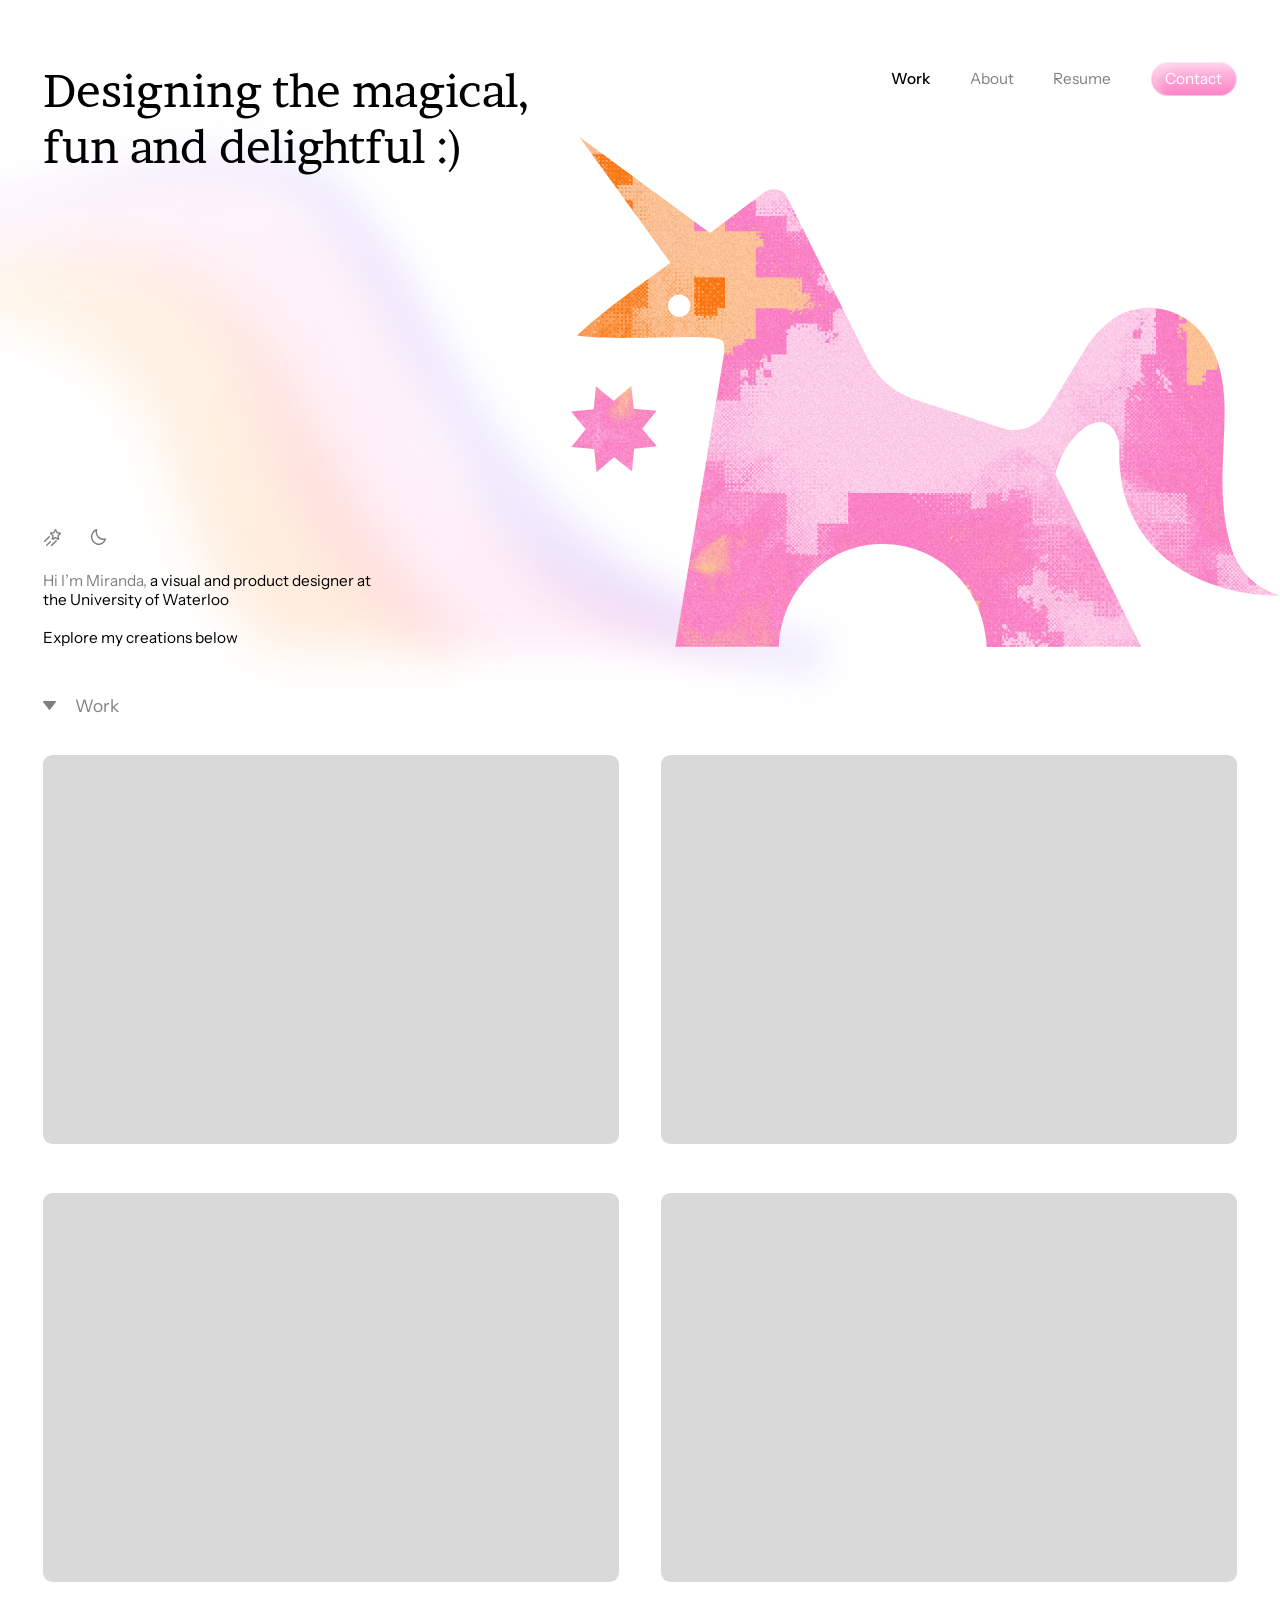
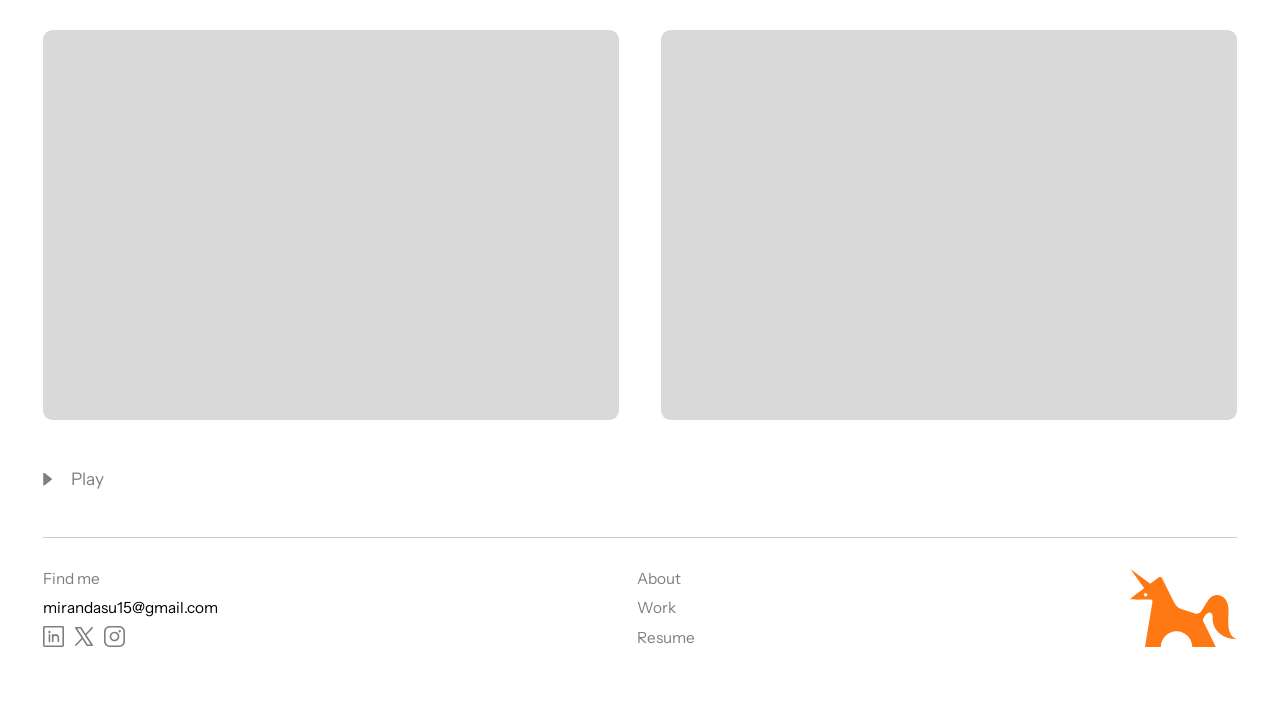
==== index.html @ 547ccb30 "more buttons" ====
<!DOCTYPE html>
<html lang="en">
<head>
<meta charset="UTF-8">
<meta name="viewport" content="width=device-width, initial-scale=1.0">
<title>miranda su</title>
<link rel="icon" type="image/png" href="/tab%20icon/White%20Goose.png">
<link rel="preconnect" href="https://fonts.googleapis.com">
<link rel="preconnect" href="https://fonts.gstatic.com" crossorigin>
<link rel="stylesheet" href="https://fonts.googleapis.com/css2?family=Brawler&family=Instrument+Sans:wght@400;500&display=swap">
<link rel="stylesheet" href="styles.css">
<script>
  // Laid out on the Figma frame's 1440px grid and zoomed out (never in) by --s so that:
  //   - the whole unicorn fits in the first screen: its bottom is FOLD px down the page,
  //     plus a little breathing room;
  //   - the layout is at least MIN px wide (100px side margins can give back 55px each).
  // --page-w is the layout width at that zoom, and --off is how far it differs from 1440 on
  // each side. Wider layouts fill the window (100px side margins, unicorn flush right).
  (function () {
    var MIN = 1330, FOLD = 673 + 40, FLOOR = 0.6;
    function fit() {
      var de = document.documentElement, r = de.style;
      var w = de.clientWidth, h = innerHeight;
      var s = Math.max(FLOOR, Math.min(1, w / MIN, h / FOLD));
      var layout = Math.max(w / s, MIN);
      r.setProperty("--s", s);
      r.setProperty("--page-w", layout + "px");
      r.setProperty("--off", (layout - 1440) / 2 + "px");
    }
    fit();
    addEventListener("resize", fit);
  })();
</script>
</head>
<body>
<div class="page">

  <header class="top">
    <div class="hello">
      <h1>Designing the magical, fun and delightful :)</h1>
    </div>
    <nav class="nav" aria-label="Main">
      <a href="#work" aria-current="page" data-label="Work"><span>Work</span></a>
      <a href="#" data-label="About"><span>About</span></a>
      <a href="#" data-label="Resume"><span>Resume</span></a>
      <div class="contact">
        <button class="btn btn--pink contact-toggle" type="button" data-email="mirandasu15@gmail.com" aria-describedby="contact-status">
          <span class="contact-label">Contact</span>
          <span class="copied-label" aria-hidden="true"><span class="mail"></span>Email Copied</span>
        </button>
        <span class="visually-hidden" id="contact-status" role="status" aria-live="polite"></span>
      </div>
    </nav>
  </header>

  <section class="hero">
    <div class="welcome">
      <div class="small-things">
        <a class="shooting-star" href="#" aria-label="Select cursor">
          <span></span><span></span><span></span><span></span>
        </a>
        <button class="moon" type="button" aria-label="Dark mode"><span></span></button>
      </div>
      <div class="welcome-text">
        <p><span class="dim">Hi I’m Miranda,</span> a visual and product designer at the University of Waterloo</p>
        <p>Explore my creations below</p>
      </div>
    </div>
    <span class="gradient" aria-hidden="true"><img src="assets/gradient.svg" alt=""></span>
    <div class="unicorn" role="img" aria-label="A pixelated orange and pink unicorn, gently shimmering"><canvas aria-hidden="true"></canvas></div>
  </section>

  <section class="projects">
    <div class="work" id="work">
      <h2 class="section-title"><span class="caret"><img src="assets/caret.svg" alt=""></span>Work</h2>
      <div class="gallery">
        <div class="card"></div><div class="card"></div>
        <div class="card"></div><div class="card"></div>
        <div class="card"></div><div class="card"></div>
      </div>
    </div>
    <h2 class="section-title play" id="play"><span class="caret caret--closed"><img src="assets/caret.svg" alt=""></span>Play</h2>
  </section>

  <footer class="footer">
    <img class="footer-line" src="assets/line.svg" alt="">
    <div class="footer-row">
      <div class="find">
        <p class="find-me">Find me</p>
        <a href="mailto:mirandasu15@gmail.com">mirandasu15@gmail.com</a>
        <div class="socials">
          <a href="https://www.linkedin.com/in/miranda-suu/" aria-label="LinkedIn"><img src="assets/linkedin.svg" alt=""></a>
          <a href="https://x.com/mirandaiscoolz" aria-label="X"><img src="assets/x.svg" alt=""></a>
          <a href="https://www.instagram.com/mirandasuissocool/" aria-label="Instagram"><img src="assets/instagram.svg" alt=""></a>
        </div>
      </div>
      <nav class="footer-links" aria-label="Footer">
        <a href="#">About</a><a href="#work">Work</a><a href="#">Resume</a>
      </nav>
      <div class="footer-mark"><img src="assets/footer-unicorn.svg" alt=""></div>
    </div>
  </footer>

</div>
<script type="module" src="main.js"></script>
<script type="module" src="sfx.js"></script>
<script type="module" src="contact.js"></script>
<script type="module" src="header.js"></script>
</body>
</html>
---- styles.css ----
/* Home from Figma "mirandaissocool.com (2.0)" → Home (… Lined Up) (NEW FONT) (node 439:1409), on its 1440px frame.
   index.html zooms the page out by --s so the whole unicorn fits in the window (never zooms
   in). The page fills any width: content keeps 100px side margins and the unicorn and its
   small icons stay pinned to the right edge (--off is half the extra width). */

:root {
  --bg: #ffffff;
  --ink: #000000;
  --ink-50: rgba(0, 0, 0, 0.5);
  --card: #d9d9d9;
  --pink-lt: #ffcce8;
  --pink: #fc81c5;
  --orange: #fe7814;           /* unicorn orange: hover colour for header links and icons */
  --s: 1;
  --off: 0px;                 /* (window − 1440) / 2, from −55px up; set by index.html */
  --pad: calc(100px + min(0px, var(--off)));   /* 100px, giving back up to 55px on narrow windows */
  --font-display: "Brawler", Georgia, serif;
  --font-body: "Instrument Sans", "Helvetica Neue", Arial, sans-serif;

  /* Type scale, from Figma */
  --fs-display: 48px;   /* headline */
  --fs-title: 18px;     /* Work / Play (Figma "larger text") */
  --fs-text: 16px;      /* intro line, welcome text */
  --fs-footer: 16px;    /* nav and footer text (Figma "nav-and-footer") */
  }

*, *::before, *::after { box-sizing: border-box; }
html, body { margin: 0; }
/* Always reserve the scrollbar so the page width index.html measures doesn't change after load. */
html { overflow-y: scroll; }
body { background: var(--bg); color: var(--ink); font-family: var(--font-body); overflow-x: hidden; }
/* Thin, greyscale text smoothing like Figma's; the browser default on macOS draws text heavier. */
body { -webkit-font-smoothing: antialiased; -moz-osx-font-smoothing: grayscale; text-rendering: optimizeLegibility; }
img { display: block; max-width: none; }
a { color: inherit; text-decoration: none; }
p, h1, h2 { margin: 0; font-weight: 400; }
.dim { color: var(--ink-50); }

.page {
  position: relative;
  width: var(--page-w, 1440px);
  zoom: var(--s);
  padding: 64px 0 70px;
  display: flex;
  flex-direction: column;
  gap: 50px;
}

/* ---- header ---------------------------------------------------------- */
.top { position: relative; z-index: 2; display: flex; justify-content: space-between; align-items: flex-start; padding: 0 var(--pad); }
.hello { width: 551px; }
.hello h1 { font: 400 var(--fs-display)/normal var(--font-display); }

.nav { display: flex; align-items: center; gap: 41px; font-size: var(--fs-footer); line-height: normal; }
/* The link itself never moves (so hover can't flicker off); its text lifts instead. The 8px
   padding (cancelled by the margin) gives a taller, easier hover area. */
.nav a { color: var(--ink-50); transition: color 0.2s ease, text-shadow 0.3s ease; display: inline-flex; flex-direction: column; align-items: center; padding: 8px 0; margin: -8px 0; }
.nav a > span { transition: transform 0.2s ease; }
/* Instrument Sans Medium on hover, while pressed, and for the current page (Work).
   The hidden medium-weight copy reserves the wider width so the nav doesn't jiggle. */
.nav a::after { content: attr(data-label); font-weight: 500; height: 0; overflow: hidden; visibility: hidden; pointer-events: none; }
.nav a:hover, .nav a:active, .nav a:focus-visible, .nav a[aria-current="page"] { font-weight: 500; }
.nav a[aria-current="page"] { color: var(--ink); }
.nav a:hover { color: var(--orange); text-shadow: 0 0 8px rgba(254, 120, 20, 0.55); }   /* orange glow */
/* the clicked (current) link is plain: black, full opacity, no glow, even while hovered */
.nav a[aria-current="page"]:hover { color: var(--ink); text-shadow: none; }
.nav a[aria-current="page"]:hover > span { transform: none; }
.nav a:hover > span { transform: translateY(-2px); } /* lifts with the tap sound in sfx.js */

/* ---- Button (Figma component "Button", node 349:8) ----------------------------
   A gradient pill with a 2px 50%-white stroke, a soft inner highlight on top of the
   label, and a coloured glow. Figma strokes sit inside the shape, so the gradient runs
   under the stroke and the stroke reads as a pale tint of the gradient. */
.btn {
  --btn-from: #d1d1d1;   /* bottom of the gradient */
  --btn-to: #ffffff;     /* top */
  --btn-glow: #d9d9d9;
  --btn-ink: #505050;
  position: relative;
  display: inline-flex;
  align-items: center;
  justify-content: center;
  padding: 7px 14px;
  border: 2px solid rgba(255, 255, 255, 0.5);
  border-radius: 27px;
  background: linear-gradient(to top, var(--btn-from), var(--btn-to)) border-box;
  filter: drop-shadow(0 1px 12.75px var(--btn-glow));
  color: var(--btn-ink);
  font: 400 20px/normal var(--font-body);
  white-space: nowrap;
  transition: transform 0.2s ease;
}
.btn::after {
  content: "";
  position: absolute;
  inset: 0;
  border-radius: 27px;
  pointer-events: none;
}
.btn::after { box-shadow: inset 9px 4px 7px rgba(255, 255, 255, 0.25); }
.btn:hover { transform: translateY(-1px); }
.contact:hover .contact-toggle { transform: translateY(-2px); } /* hover on the still wrapper, lift the button */
/* Contact's pink glow is hidden at rest and fades in slowly on hover */
.contact-toggle { filter: drop-shadow(0 1px 12.75px transparent); transition: transform 0.2s ease, filter 0.6s ease; }
.contact:hover .contact-toggle, .contact-toggle:focus-visible { filter: drop-shadow(0 1px 12.75px var(--btn-glow)); }
.btn--pink   { --btn-from: #fc81c5; --btn-to: #ffcce8; --btn-glow: #ffcce8; --btn-ink: #fff; }
.btn--green  { --btn-from: #b6ff00; --btn-to: #ffffff; --btn-glow: #b6ff00; --btn-ink: #35613b; }
.btn--orange { --btn-from: #fea662; --btn-to: #ffd683; --btn-glow: #ffd683; --btn-ink: #fff; }
.btn--purple { --btn-from: #9977fe; --btn-to: #e0d6fe; --btn-glow: #e0d6fe; --btn-ink: #fff; }
/* Figma "Button/Style7" (445:1592) hugs the 16px label: 7px/14px padding + 2px border */
.contact-toggle { padding: 7px 14px; font-size: inherit; line-height: inherit; }
.btn { cursor: pointer; }
.btn, .btn:hover { color: var(--btn-ink); }

/* ---- Contact → "Email Copied" (Figma 467:382) -------------------------------
   Clicking Contact copies the email and the button itself turns into the green Email Copied
   pill (white → #b6ff00 gradient, white stroke, lime glow, mail icon). contact.js eases the
   width between the two labels and turns it back after a few seconds, on a click elsewhere,
   or on Escape. */
.contact { position: relative; display: flex; }
.contact-toggle { overflow: hidden; white-space: nowrap; transition: transform 0.2s ease, filter 0.6s ease, width 0.35s cubic-bezier(0.22, 1, 0.36, 1); }
.contact-toggle .copied-label { display: none; align-items: center; gap: 10px; }
.contact-toggle.is-copied { --btn-from: #b6ff00; --btn-to: #ffffff; --btn-glow: #b6ff00; --btn-ink: #35613b; border-color: #fff; }
.contact-toggle.is-copied, .contact:hover .contact-toggle.is-copied { filter: drop-shadow(0 1px 12.75px var(--btn-glow)); }
.contact-toggle.is-copied .contact-label { display: none; }
.contact-toggle.is-copied .copied-label { display: inline-flex; }
.contact-toggle .mail {
  flex: none;
  width: 18px;
  height: 19px;
  background: currentColor;
  -webkit-mask: url("assets/contact/mail-green.svg") 0 0 / 18px 19px no-repeat;
  mask: url("assets/contact/mail-green.svg") 0 0 / 18px 19px no-repeat;
}

.visually-hidden { position: absolute; width: 1px; height: 1px; overflow: hidden; clip: rect(0 0 0 0); white-space: nowrap; }

/* ---- hero: welcome text, gradient, unicorn ------------------------------ */
/* The unicorn pokes 95px up into the header row. */
.hero { position: relative; height: 435px; margin-top: 7px; } /* 57px below the header row */
.welcome { position: absolute; left: var(--pad); bottom: 0; z-index: 1; width: 348px; display: flex; flex-direction: column; gap: 25px; }
.welcome-text { font-size: var(--fs-text); line-height: normal; display: flex; flex-direction: column; gap: 1lh; } /* one blank line, as in Figma */

/* ---- small things: shooting star + moon, in a row above the welcome text ---- */
.small-things { display: flex; align-items: center; gap: 27px; height: 20px; }
.shooting-star, .moon { opacity: 0.5; color: var(--ink); }
.shooting-star, .moon { position: relative; display: block; width: 20px; height: 20px; padding: 0; border: 0; background: none; cursor: pointer; }
/* each stroke is drawn as a mask filled with currentColor, so hover can turn it orange */
.shooting-star span, .moon span { position: absolute; background: currentColor; -webkit-mask: var(--icon) 0 0 / 100% 100% no-repeat; mask: var(--icon) 0 0 / 100% 100% no-repeat; }
.shooting-star span:nth-child(1) { --icon: url("assets/shooting-star/1.svg"); }
.shooting-star span:nth-child(2) { --icon: url("assets/shooting-star/2.svg"); }
.shooting-star span:nth-child(3) { --icon: url("assets/shooting-star/3.svg"); }
.shooting-star span:nth-child(4) { --icon: url("assets/shooting-star/4.svg"); }
.moon span { --icon: url("assets/moon.svg"); }
/* the button stays put and its strokes lift, so hover can't flicker off */
.shooting-star > span, .moon > span { transition: transform 0.2s ease; }
.shooting-star:hover > span, .moon:hover > span { transform: translateY(-2px); }
/* the four strokes of the Figma ShootingStar icon, each box padded by its half-stroke */
.shooting-star span:nth-child(1) { left: 6.75px; top: 1.13px; width: 12.12px; height: 11.5px; }
.shooting-star span:nth-child(2) { left: 1.13px; top: 8.43px; width: 6.07px; height: 6.07px; }
.shooting-star span:nth-child(3) { left: 2.38px; top: 13.21px; width: 5.66px; height: 5.66px; }
.shooting-star span:nth-child(4) { left: 8.00px; top: 13.13px; width: 5.74px; height: 5.74px; }
.moon span { left: 2.38px; top: 1.45px; width: 16.18px; height: 16.18px; }
.shooting-star, .moon { transition: opacity 0.2s ease, color 0.2s ease, filter 0.3s ease; }
.shooting-star, .moon { filter: drop-shadow(0 0 4px rgba(254, 120, 20, 0)); }
.shooting-star:hover, .moon:hover, .shooting-star:focus-visible, .moon:focus-visible {
  opacity: 1; color: var(--orange);
  filter: drop-shadow(0 0 4px rgba(254, 120, 20, 0.75));   /* orange glow */
}
/* clicked icons are plain: black, full opacity, no glow (header.js toggles .is-active) */
.shooting-star.is-active, .moon.is-active { opacity: 1; color: var(--ink); filter: drop-shadow(0 0 4px rgba(254, 120, 20, 0)); }
.shooting-star.is-active > span, .moon.is-active > span { transform: none; }
.gradient { position: absolute; left: calc(-334px + min(0px, var(--off))); top: -80px; width: 1249.1px; height: 545px; pointer-events: none; }
.gradient img { position: absolute; left: -40px; top: -40px; width: 1329.1px; height: 625px; }

/* Figma size (695 × 500) scaled up 6% at the request of the designer, bottom-right anchored */
.unicorn { position: absolute; right: 0; top: -95.107px; width: 736.703px; height: 530.107px; pointer-events: none; }
/* Pixel Bloom shader (main.js), masked to the Figma unicorn shape (node 439:1437) */
.unicorn canvas {
  display: block;
  width: 100%;
  height: 100%;
  -webkit-mask: url("assets/unicorn-mask.svg") 0 0 / 100% 100% no-repeat;
  mask: url("assets/unicorn-mask.svg") 0 0 / 100% 100% no-repeat;
}

/* ---- projects ------------------------------------------------------------ */
.projects { padding: 0 var(--pad); display: flex; flex-direction: column; gap: 50px; }
.work { display: flex; flex-direction: column; gap: 40px; }
.section-title { display: flex; align-items: center; gap: 20px; font-size: var(--fs-title); line-height: normal; }
.section-title { color: var(--ink-50); }
.caret { width: 13.272px; height: 8.848px; display: flex; align-items: center; justify-content: center; }
.caret img { width: 13.272px; height: 8.848px; }
.caret--closed { width: 8.848px; height: 13.272px; }
.caret--closed img { transform: rotate(-90deg); }

.gallery { display: grid; grid-template-columns: 1fr 1fr; column-gap: 43px; row-gap: 50px; }
.card { height: 405px; background: var(--card); border-radius: 10px; }

/* ---- footer -------------------------------------------------------------- */
.footer { padding: 0 var(--pad); display: flex; flex-direction: column; gap: 32px; }
.footer-line { width: 100%; height: 1px; }
.footer-row { display: flex; justify-content: space-between; align-items: stretch; font-size: var(--fs-footer); line-height: normal; }
/* Footer (Figma "Footer!" 350:1084): each column's three rows spread over the 81px height of the unicorn. */
.find { display: flex; flex-direction: column; align-items: flex-start; justify-content: space-between; }
.find-me { opacity: 0.5; }
.socials { display: flex; align-items: center; gap: 11.62px; opacity: 0.5; }
.socials a { display: flex; }
.socials img[src$="linkedin.svg"], .socials img[src$="instagram.svg"] { width: 21.596px; height: 21.596px; }
.socials img[src$="x.svg"] { width: 18.282px; height: 19.95px; }
.footer-links { width: 77px; display: flex; flex-direction: column; justify-content: space-between; color: var(--ink-50); }
.footer-links a { transition: color 0.2s ease; }
.footer-links a:hover { color: var(--ink); }
.footer-mark { display: flex; align-items: center; }
.footer-mark img { width: 111.035px; height: 80.567px; }

@media (prefers-reduced-motion: reduce) {
  .nav a, .nav a > span, .btn, .shooting-star, .moon, .shooting-star > span, .moon > span { transition: none; }
}
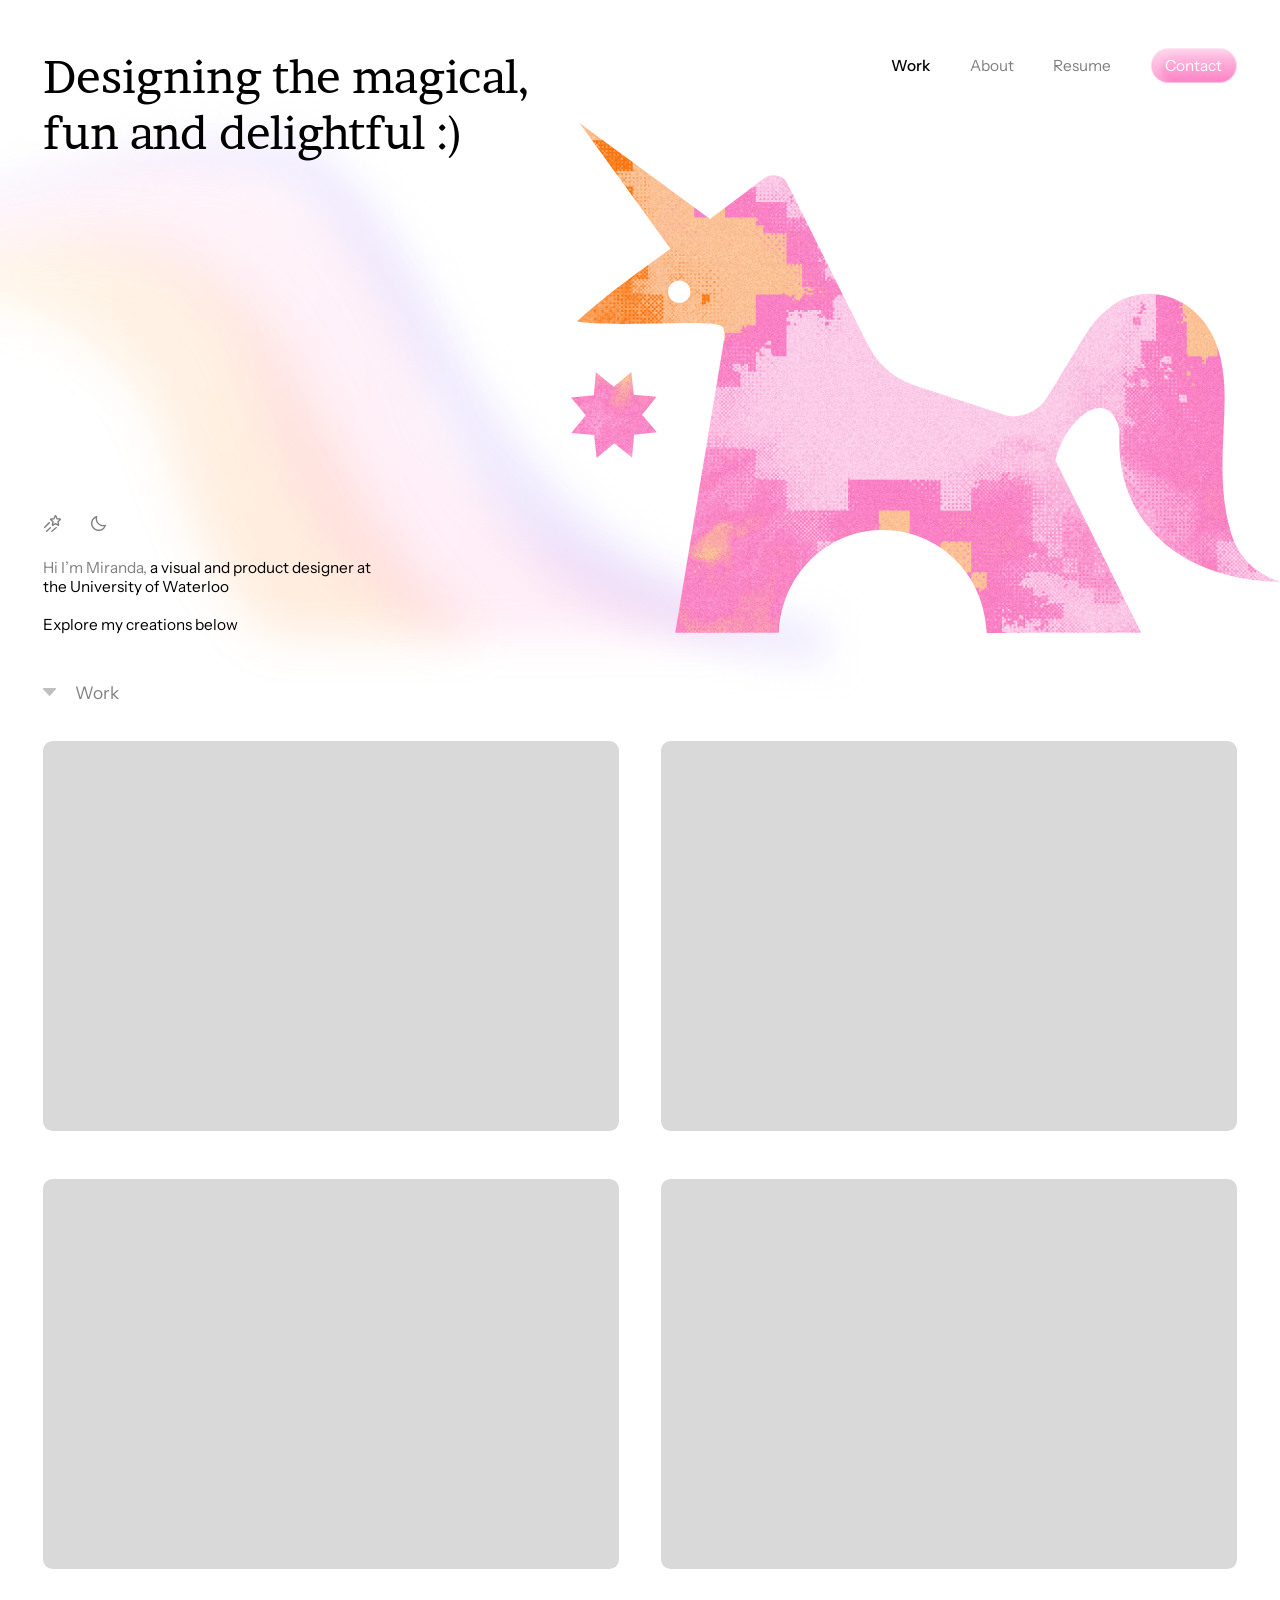
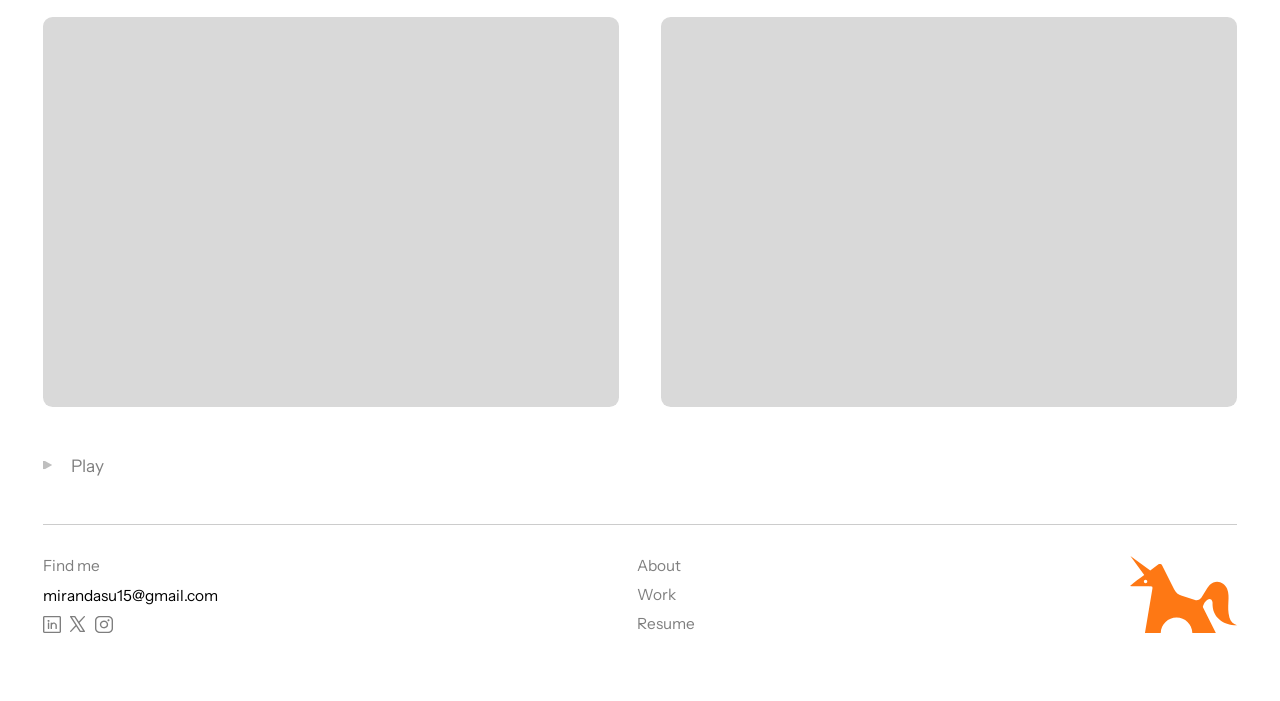
==== commit 342efc53: "header polish" ====
--- a/index.html
+++ b/index.html
@@ -10,6 +10,10 @@
 <link rel="stylesheet" href="https://fonts.googleapis.com/css2?family=Brawler&family=Instrument+Sans:wght@400;500&display=swap">
 <link rel="stylesheet" href="styles.css">
 <script>
+  // Dark mode remembered from a previous visit, applied before the page paints.
+  try { if (localStorage.getItem("theme") === "dark") document.documentElement.dataset.theme = "dark"; } catch (e) {}
+</script>
+<script>
   // Laid out on the Figma frame's 1440px grid and zoomed out (never in) by --s so that:
   //   - the whole unicorn fits in the first screen: its bottom is FOLD px down the page,
   //     plus a little breathing room;
@@ -17,7 +21,7 @@
   // --page-w is the layout width at that zoom, and --off is how far it differs from 1440 on
   // each side. Wider layouts fill the window (100px side margins, unicorn flush right).
   (function () {
-    var MIN = 1330, FOLD = 673 + 40, FLOOR = 0.6;
+    var MIN = 1330, FOLD = 659 + 40, FLOOR = 0.6;
     function fit() {
       var de = document.documentElement, r = de.style;
       var w = de.clientWidth, h = innerHeight;
@@ -66,32 +70,32 @@
         <p>Explore my creations below</p>
       </div>
     </div>
-    <span class="gradient" aria-hidden="true"><img src="assets/gradient.svg" alt=""></span>
+    <span class="gradient" aria-hidden="true"><img src="assets/gradient/1.svg" alt=""><img src="assets/gradient/2.svg" alt=""><img src="assets/gradient/3.svg" alt=""></span>
     <div class="unicorn" role="img" aria-label="A pixelated orange and pink unicorn, gently shimmering"><canvas aria-hidden="true"></canvas></div>
   </section>
 
   <section class="projects">
     <div class="work" id="work">
-      <h2 class="section-title"><span class="caret"><img src="assets/caret.svg" alt=""></span>Work</h2>
+      <h2 class="section-title"><span class="caret"><span></span></span>Work</h2>
       <div class="gallery">
         <div class="card"></div><div class="card"></div>
         <div class="card"></div><div class="card"></div>
         <div class="card"></div><div class="card"></div>
       </div>
     </div>
-    <h2 class="section-title play" id="play"><span class="caret caret--closed"><img src="assets/caret.svg" alt=""></span>Play</h2>
+    <h2 class="section-title play" id="play"><span class="caret caret--closed"><span></span></span>Play</h2>
   </section>
 
   <footer class="footer">
-    <img class="footer-line" src="assets/line.svg" alt="">
+    <div class="footer-line" aria-hidden="true"></div>
     <div class="footer-row">
       <div class="find">
         <p class="find-me">Find me</p>
         <a href="mailto:mirandasu15@gmail.com">mirandasu15@gmail.com</a>
         <div class="socials">
-          <a href="https://www.linkedin.com/in/miranda-suu/" aria-label="LinkedIn"><img src="assets/linkedin.svg" alt=""></a>
-          <a href="https://x.com/mirandaiscoolz" aria-label="X"><img src="assets/x.svg" alt=""></a>
-          <a href="https://www.instagram.com/mirandasuissocool/" aria-label="Instagram"><img src="assets/instagram.svg" alt=""></a>
+          <a href="https://www.linkedin.com/in/miranda-suu/" aria-label="LinkedIn"><span class="linkedin"></span></a>
+          <a href="https://x.com/mirandaiscoolz" aria-label="X"><span class="x"></span></a>
+          <a href="https://www.instagram.com/mirandasuissocool/" aria-label="Instagram"><span class="instagram"></span></a>
         </div>
       </div>
       <nav class="footer-links" aria-label="Footer">
--- a/styles.css
+++ b/styles.css
@@ -7,7 +7,10 @@
   --bg: #ffffff;
   --ink: #000000;
   --ink-50: rgba(0, 0, 0, 0.5);
+  --ink-soft: rgba(0, 0, 0, 0.5);   /* nav + footer links at rest */
   --card: #d9d9d9;
+  --line: rgba(0, 0, 0, 0.2);       /* footer rule */
+  --caret: rgba(0, 0, 0, 0.5);
   --pink-lt: #ffcce8;
   --pink: #fc81c5;
   --orange: #fe7814;           /* unicorn orange: hover colour for header links and icons */
@@ -29,6 +32,23 @@
 /* Always reserve the scrollbar so the page width index.html measures doesn't change after load. */
 html { overflow-y: scroll; }
 body { background: var(--bg); color: var(--ink); font-family: var(--font-body); overflow-x: hidden; }
+
+/* ---- Dark mode (Figma "Home — Dark Mode" 472:304), switched on by the moon (header.js) ---- */
+:root[data-theme="dark"] {
+  --bg: #141419;
+  --ink: #f4f1eb;
+  --ink-50: rgba(244, 241, 235, 0.5);
+  --ink-soft: rgba(244, 241, 235, 0.72);
+  --card: #292930;
+  --line: rgba(244, 241, 235, 0.22);
+  --caret: rgba(244, 241, 235, 0.65);
+  color-scheme: dark;
+}
+:root[data-theme="dark"] .welcome-text .dim { color: inherit; }   /* the intro line is all cream in dark */
+:root[data-theme="dark"] .moon span { --icon: url("assets/moon-filled.svg"); } /* the moon fills in */
+/* ease between themes (only once the page has loaded, so a saved dark theme doesn't flash) */
+.theme-ready body, .theme-ready .card, .theme-ready .footer-line, .theme-ready .section-title,
+.theme-ready .welcome-text, .theme-ready .hello h1 { transition: background-color 0.5s ease, color 0.5s ease; }
 /* Thin, greyscale text smoothing like Figma's; the browser default on macOS draws text heavier. */
 body { -webkit-font-smoothing: antialiased; -moz-osx-font-smoothing: grayscale; text-rendering: optimizeLegibility; }
 img { display: block; max-width: none; }
@@ -40,7 +60,7 @@
   position: relative;
   width: var(--page-w, 1440px);
   zoom: var(--s);
-  padding: 64px 0 70px;
+  padding: 50px 0 70px;
   display: flex;
   flex-direction: column;
   gap: 50px;
@@ -54,16 +74,14 @@
 .nav { display: flex; align-items: center; gap: 41px; font-size: var(--fs-footer); line-height: normal; }
 /* The link itself never moves (so hover can't flicker off); its text lifts instead. The 8px
    padding (cancelled by the margin) gives a taller, easier hover area. */
-.nav a { color: var(--ink-50); transition: color 0.2s ease, text-shadow 0.3s ease; display: inline-flex; flex-direction: column; align-items: center; padding: 8px 0; margin: -8px 0; }
+.nav a { color: var(--ink-soft); transition: color 0.2s ease; display: inline-flex; flex-direction: column; align-items: center; padding: 8px 0; margin: -8px 0; }
 .nav a > span { transition: transform 0.2s ease; }
 /* Instrument Sans Medium on hover, while pressed, and for the current page (Work).
    The hidden medium-weight copy reserves the wider width so the nav doesn't jiggle. */
 .nav a::after { content: attr(data-label); font-weight: 500; height: 0; overflow: hidden; visibility: hidden; pointer-events: none; }
 .nav a:hover, .nav a:active, .nav a:focus-visible, .nav a[aria-current="page"] { font-weight: 500; }
 .nav a[aria-current="page"] { color: var(--ink); }
-.nav a:hover { color: var(--orange); text-shadow: 0 0 8px rgba(254, 120, 20, 0.55); }   /* orange glow */
-/* the clicked (current) link is plain: black, full opacity, no glow, even while hovered */
-.nav a[aria-current="page"]:hover { color: var(--ink); text-shadow: none; }
+.nav a:hover { color: var(--ink); }   /* hover: full-opacity ink (black, or cream in dark mode) */
 .nav a[aria-current="page"]:hover > span { transform: none; }
 .nav a:hover > span { transform: translateY(-2px); } /* lifts with the tap sound in sfx.js */
 
@@ -118,7 +136,7 @@
    width between the two labels and turns it back after a few seconds, on a click elsewhere,
    or on Escape. */
 .contact { position: relative; display: flex; }
-.contact-toggle { overflow: hidden; white-space: nowrap; transition: transform 0.2s ease, filter 0.6s ease, width 0.35s cubic-bezier(0.22, 1, 0.36, 1); }
+.contact-toggle { flex: none; left: 0; overflow: hidden; white-space: nowrap; transition: transform 0.2s ease, filter 0.6s ease, width 0.35s cubic-bezier(0.22, 1, 0.36, 1), left 0.35s cubic-bezier(0.22, 1, 0.36, 1); }
 .contact-toggle .copied-label { display: none; align-items: center; gap: 10px; }
 .contact-toggle.is-copied { --btn-from: #b6ff00; --btn-to: #ffffff; --btn-glow: #b6ff00; --btn-ink: #35613b; border-color: #fff; }
 .contact-toggle.is-copied, .contact:hover .contact-toggle.is-copied { filter: drop-shadow(0 1px 12.75px var(--btn-glow)); }
@@ -173,6 +191,16 @@
 .gradient { position: absolute; left: calc(-334px + min(0px, var(--off))); top: -80px; width: 1249.1px; height: 545px; pointer-events: none; }
 .gradient img { position: absolute; left: -40px; top: -40px; width: 1329.1px; height: 625px; }
 
+/* The gradient paints itself in on load. Each ribbon file (assets/gradient/1-3.svg, from Figma
+   "gradient" 439:1433) carries its own mask: a soft, feathered brush that travels along the
+   ribbon's centre line from its top-left tip to the end of the stroke. Here each ribbon also
+   fades up as it is painted. The delays match the ones inside the SVGs. */
+@keyframes ribbon-fade { from { opacity: 0; } to { opacity: 1; } }
+.gradient img { animation: ribbon-fade 3s ease both; }
+.gradient img:nth-child(1) { animation-delay: 0.2s; }
+.gradient img:nth-child(2) { animation-delay: 0.9s; }
+.gradient img:nth-child(3) { animation-delay: 1.6s; }
+
 /* Figma size (695 × 500) scaled up 6% at the request of the designer, bottom-right anchored */
 .unicorn { position: absolute; right: 0; top: -95.107px; width: 736.703px; height: 530.107px; pointer-events: none; }
 /* Pixel Bloom shader (main.js), masked to the Figma unicorn shape (node 439:1437) */
@@ -190,25 +218,29 @@
 .section-title { display: flex; align-items: center; gap: 20px; font-size: var(--fs-title); line-height: normal; }
 .section-title { color: var(--ink-50); }
 .caret { width: 13.272px; height: 8.848px; display: flex; align-items: center; justify-content: center; }
-.caret img { width: 13.272px; height: 8.848px; }
+.caret > span { width: 13.272px; height: 8.848px; background: var(--caret); -webkit-mask: url("assets/caret.svg") 0 0 / 100% 100% no-repeat; mask: url("assets/caret.svg") 0 0 / 100% 100% no-repeat; }
 .caret--closed { width: 8.848px; height: 13.272px; }
-.caret--closed img { transform: rotate(-90deg); }
+.caret--closed > span { transform: rotate(-90deg); }
 
 .gallery { display: grid; grid-template-columns: 1fr 1fr; column-gap: 43px; row-gap: 50px; }
 .card { height: 405px; background: var(--card); border-radius: 10px; }
 
 /* ---- footer -------------------------------------------------------------- */
 .footer { padding: 0 var(--pad); display: flex; flex-direction: column; gap: 32px; }
-.footer-line { width: 100%; height: 1px; }
+.footer-line { width: 100%; height: 1px; background: var(--line); }
 .footer-row { display: flex; justify-content: space-between; align-items: stretch; font-size: var(--fs-footer); line-height: normal; }
 /* Footer (Figma "Footer!" 350:1084): each column's three rows spread over the 81px height of the unicorn. */
 .find { display: flex; flex-direction: column; align-items: flex-start; justify-content: space-between; }
 .find-me { opacity: 0.5; }
-.socials { display: flex; align-items: center; gap: 11.62px; opacity: 0.5; }
+/* Figma's 21.6px icons scaled down 15% at the designer's request; drawn as masks in currentColor
+   so they follow the theme */
+.socials { display: flex; align-items: center; gap: 9.88px; opacity: 0.5; color: var(--ink); }
 .socials a { display: flex; }
-.socials img[src$="linkedin.svg"], .socials img[src$="instagram.svg"] { width: 21.596px; height: 21.596px; }
-.socials img[src$="x.svg"] { width: 18.282px; height: 19.95px; }
-.footer-links { width: 77px; display: flex; flex-direction: column; justify-content: space-between; color: var(--ink-50); }
+.socials span { display: block; background: currentColor; -webkit-mask: var(--icon) 0 0 / 100% 100% no-repeat; mask: var(--icon) 0 0 / 100% 100% no-repeat; }
+.socials .linkedin { --icon: url("assets/linkedin.svg"); width: 18.357px; height: 18.357px; }
+.socials .x { --icon: url("assets/x.svg"); width: 15.54px; height: 16.958px; }
+.socials .instagram { --icon: url("assets/instagram.svg"); width: 18.357px; height: 18.357px; }
+.footer-links { width: 77px; display: flex; flex-direction: column; justify-content: space-between; color: var(--ink-soft); }
 .footer-links a { transition: color 0.2s ease; }
 .footer-links a:hover { color: var(--ink); }
 .footer-mark { display: flex; align-items: center; }
@@ -216,4 +248,6 @@
 
 @media (prefers-reduced-motion: reduce) {
   .nav a, .nav a > span, .btn, .shooting-star, .moon, .shooting-star > span, .moon > span { transition: none; }
-}
+  /* with Reduce Motion on, the ribbons simply fade in (the SVGs skip the brush too) */
+  .gradient img { animation-duration: 1.2s; }
+}
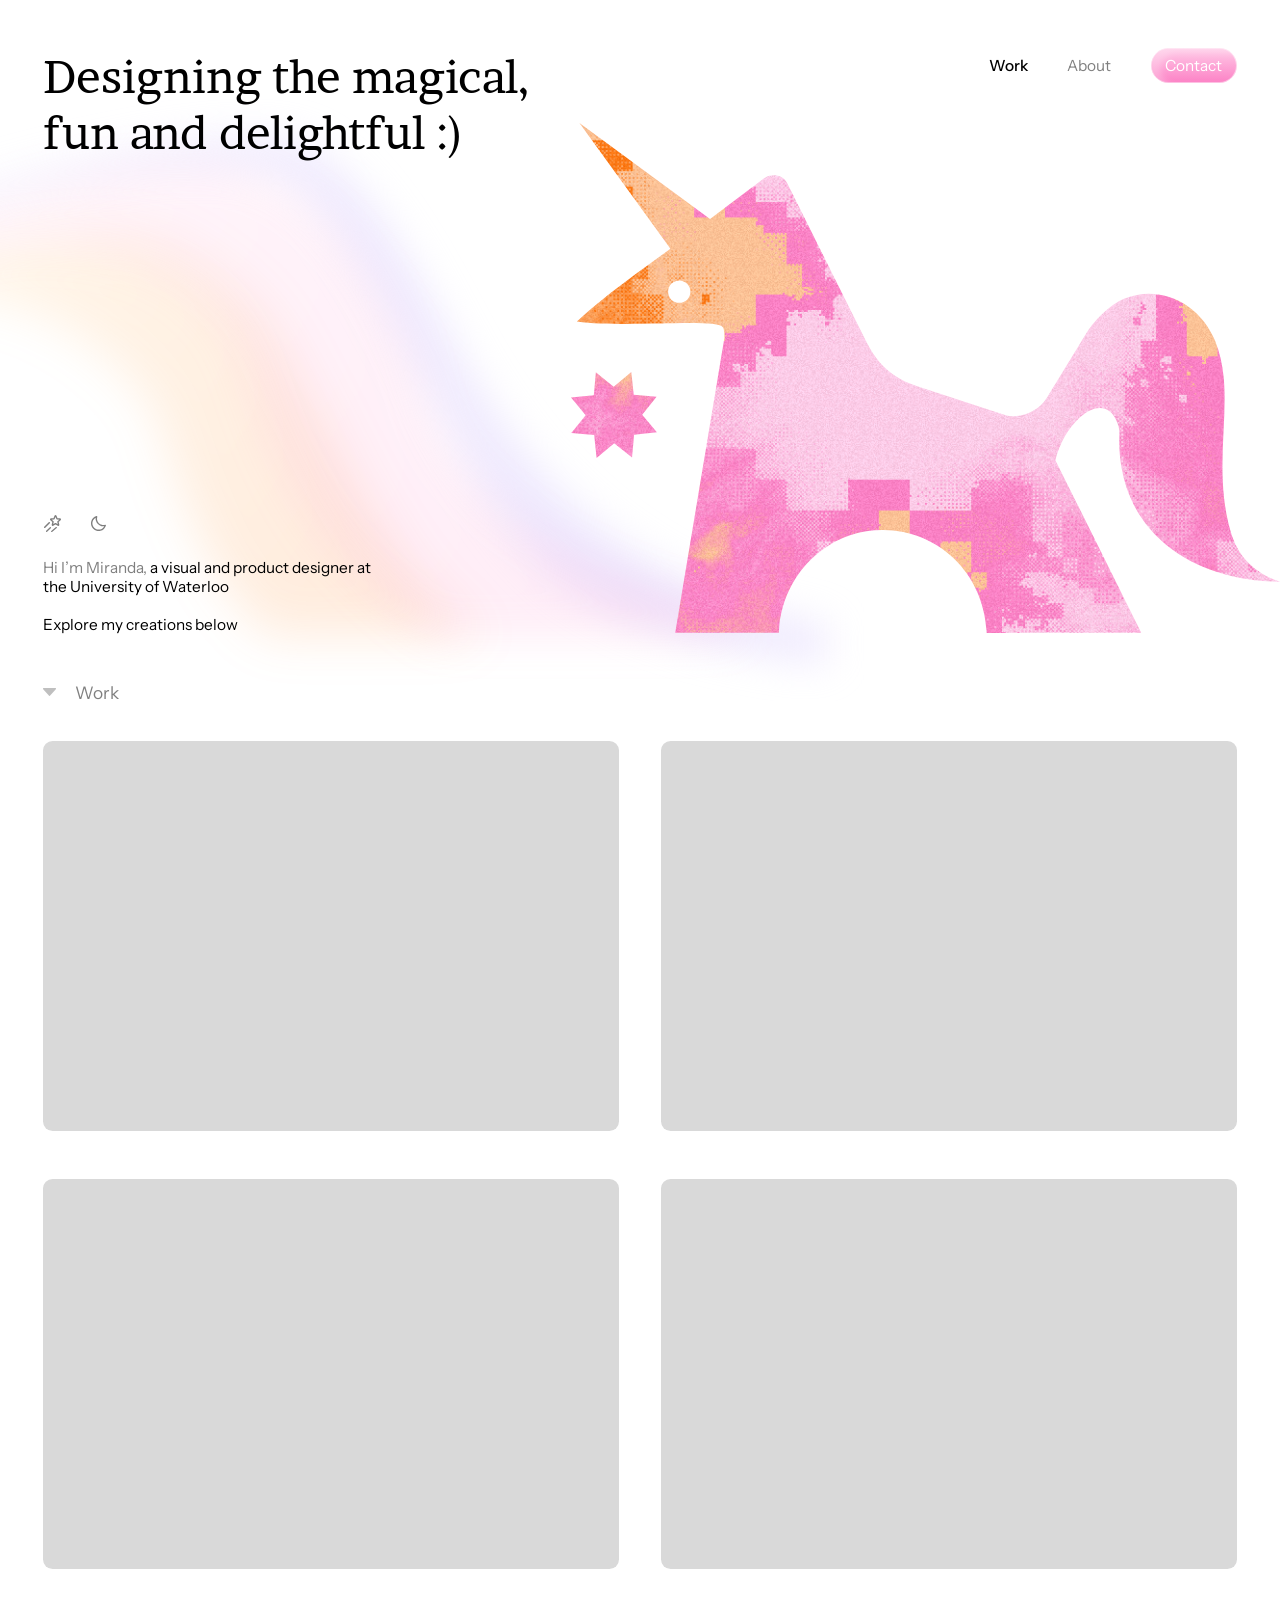
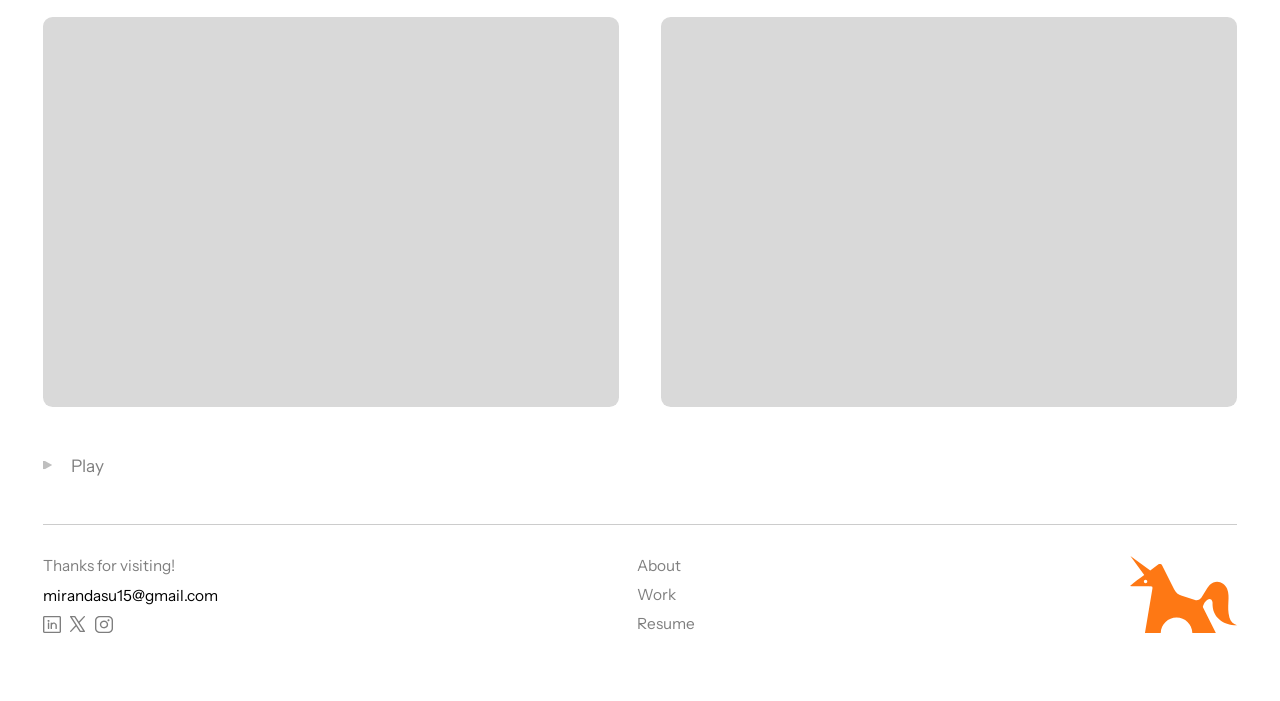
==== commit 2cc97516: "new about" ====
--- a/index.html
+++ b/index.html
@@ -4,7 +4,7 @@
 <meta charset="UTF-8">
 <meta name="viewport" content="width=device-width, initial-scale=1.0">
 <title>miranda su</title>
-<link rel="icon" type="image/png" href="/tab%20icon/White%20Goose.png">
+<link rel="icon" type="image/png" href="/tab-icon/white-goose.png">
 <link rel="preconnect" href="https://fonts.googleapis.com">
 <link rel="preconnect" href="https://fonts.gstatic.com" crossorigin>
 <link rel="stylesheet" href="https://fonts.googleapis.com/css2?family=Brawler&family=Instrument+Sans:wght@400;500&display=swap">
@@ -45,8 +45,7 @@
     </div>
     <nav class="nav" aria-label="Main">
       <a href="#work" aria-current="page" data-label="Work"><span>Work</span></a>
-      <a href="#" data-label="About"><span>About</span></a>
-      <a href="#" data-label="Resume"><span>Resume</span></a>
+      <a href="/about" data-label="About"><span>About</span></a>
       <div class="contact">
         <button class="btn btn--pink contact-toggle" type="button" data-email="mirandasu15@gmail.com" aria-describedby="contact-status">
           <span class="contact-label">Contact</span>
@@ -90,7 +89,7 @@
     <div class="footer-line" aria-hidden="true"></div>
     <div class="footer-row">
       <div class="find">
-        <p class="find-me">Find me</p>
+        <p class="find-me">Thanks for visiting!</p>
         <a href="mailto:mirandasu15@gmail.com">mirandasu15@gmail.com</a>
         <div class="socials">
           <a href="https://www.linkedin.com/in/miranda-suu/" aria-label="LinkedIn"><span class="linkedin"></span></a>
@@ -99,7 +98,7 @@
         </div>
       </div>
       <nav class="footer-links" aria-label="Footer">
-        <a href="#">About</a><a href="#work">Work</a><a href="#">Resume</a>
+        <a href="/about">About</a><a href="#work">Work</a><a href="#">Resume</a>
       </nav>
       <div class="footer-mark"><img src="assets/footer-unicorn.svg" alt=""></div>
     </div>
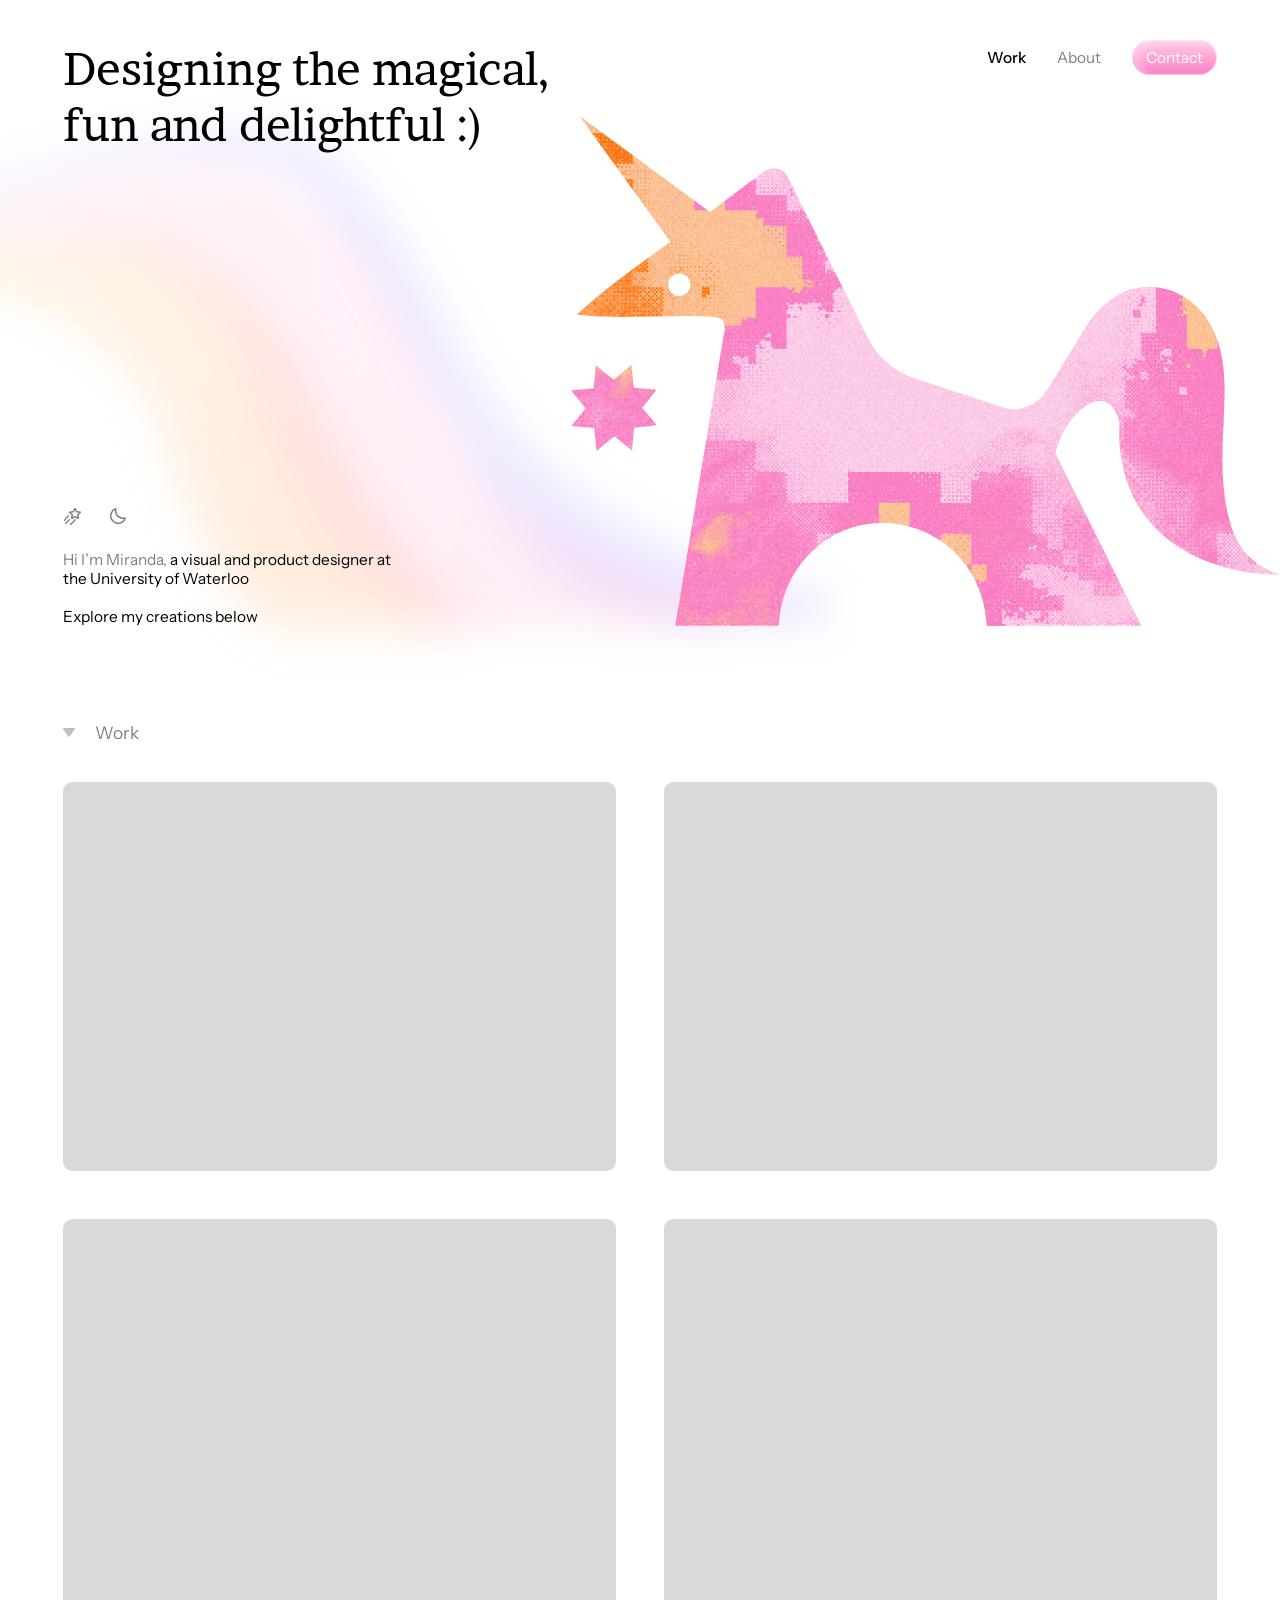
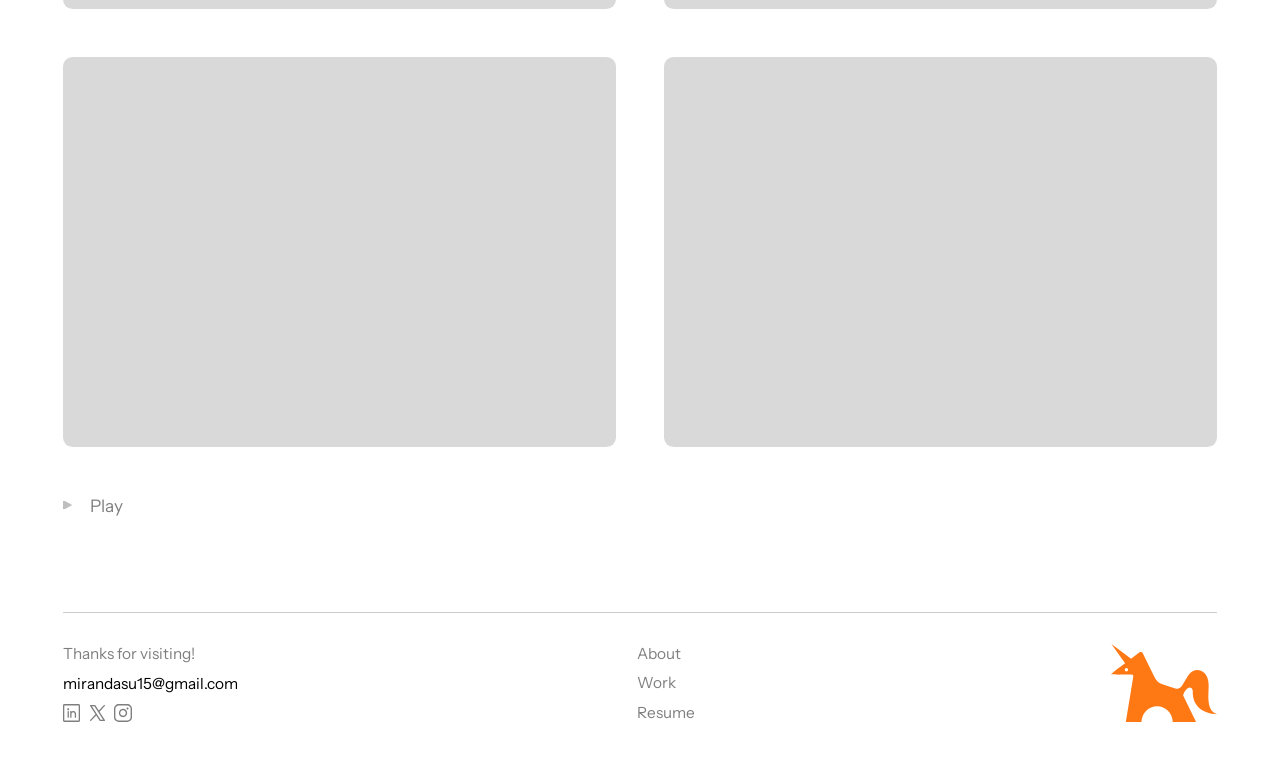
==== commit e1e18a2a: "orbs" ====
--- a/index.html
+++ b/index.html
@@ -17,11 +17,11 @@
   // Laid out on the Figma frame's 1440px grid and zoomed out (never in) by --s so that:
   //   - the whole unicorn fits in the first screen: its bottom is FOLD px down the page,
   //     plus a little breathing room;
-  //   - the layout is at least MIN px wide (100px side margins can give back 55px each).
+  //   - the layout is at least MIN px wide (120px side margins can give back 55px each).
   // --page-w is the layout width at that zoom, and --off is how far it differs from 1440 on
-  // each side. Wider layouts fill the window (100px side margins, unicorn flush right).
+  // each side. Wider layouts fill the window (120px side margins, unicorn flush right).
   (function () {
-    var MIN = 1330, FOLD = 659 + 40, FLOOR = 0.6;
+    var MIN = 1330, FOLD = 651 + 40, FLOOR = 0.6; // unicorn bottom: 42 top + 118 header + 57 + 435 hero − 1
     function fit() {
       var de = document.documentElement, r = de.style;
       var w = de.clientWidth, h = innerHeight;
@@ -37,7 +37,7 @@
 </script>
 </head>
 <body>
-<div class="page">
+<div class="page home">
 
   <header class="top">
     <div class="hello">
--- a/styles.css
+++ b/styles.css
@@ -1,6 +1,6 @@
 /* Home from Figma "mirandaissocool.com (2.0)" → Home (… Lined Up) (NEW FONT) (node 439:1409), on its 1440px frame.
    index.html zooms the page out by --s so the whole unicorn fits in the window (never zooms
-   in). The page fills any width: content keeps 100px side margins and the unicorn and its
+   in). The page fills any width: content keeps 120px side margins and the unicorn and its
    small icons stay pinned to the right edge (--off is half the extra width). */
 
 :root {
@@ -16,7 +16,7 @@
   --orange: #fe7814;           /* unicorn orange: hover colour for header links and icons */
   --s: 1;
   --off: 0px;                 /* (window − 1440) / 2, from −55px up; set by index.html */
-  --pad: calc(100px + min(0px, var(--off)));   /* 100px, giving back up to 55px on narrow windows */
+  --pad: calc(120px + min(0px, var(--off)));   /* 120px sides (Home and About), giving back up to 55px on narrow windows */
   --font-display: "Brawler", Georgia, serif;
   --font-body: "Instrument Sans", "Helvetica Neue", Arial, sans-serif;
 
@@ -60,11 +60,16 @@
   position: relative;
   width: var(--page-w, 1440px);
   zoom: var(--s);
-  padding: 50px 0 70px;
+  padding: 42px 0 64px;   /* Figma: 42px top, 64px bottom on both pages */
   display: flex;
   flex-direction: column;
   gap: 50px;
 }
+
+/* ---- Home spacing (Figma "Home — Dark Mode" 472:304) -------------------
+   hero → Work and Play → footer are 100px apart (the page's 50px gap + 50). */
+.home .projects, .home .footer { margin-top: 50px; }
+.home .nav { gap: 32px; } /* Work · About · Contact sit 32px apart on Home */
 
 /* ---- header ---------------------------------------------------------- */
 .top { position: relative; z-index: 2; display: flex; justify-content: space-between; align-items: flex-start; padding: 0 var(--pad); }
@@ -192,7 +197,7 @@
 .gradient img { position: absolute; left: -40px; top: -40px; width: 1329.1px; height: 625px; }
 
 /* The gradient paints itself in on load. Each ribbon file (assets/gradient/1-3.svg, from Figma
-   "gradient" 439:1433) carries its own mask: a soft, feathered brush that travels along the
+   "gradient", now 472:328 in the dark Home frame) carries its own mask: a soft, feathered brush that travels along the
    ribbon's centre line from its top-left tip to the end of the stroke. Here each ribbon also
    fades up as it is painted. The delays match the ones inside the SVGs. */
 @keyframes ribbon-fade { from { opacity: 0; } to { opacity: 1; } }
@@ -222,7 +227,7 @@
 .caret--closed { width: 8.848px; height: 13.272px; }
 .caret--closed > span { transform: rotate(-90deg); }
 
-.gallery { display: grid; grid-template-columns: 1fr 1fr; column-gap: 43px; row-gap: 50px; }
+.gallery { display: grid; grid-template-columns: 1fr 1fr; column-gap: 50px; row-gap: 50px; } /* 575px cards at 1440 */
 .card { height: 405px; background: var(--card); border-radius: 10px; }
 
 /* ---- footer -------------------------------------------------------------- */
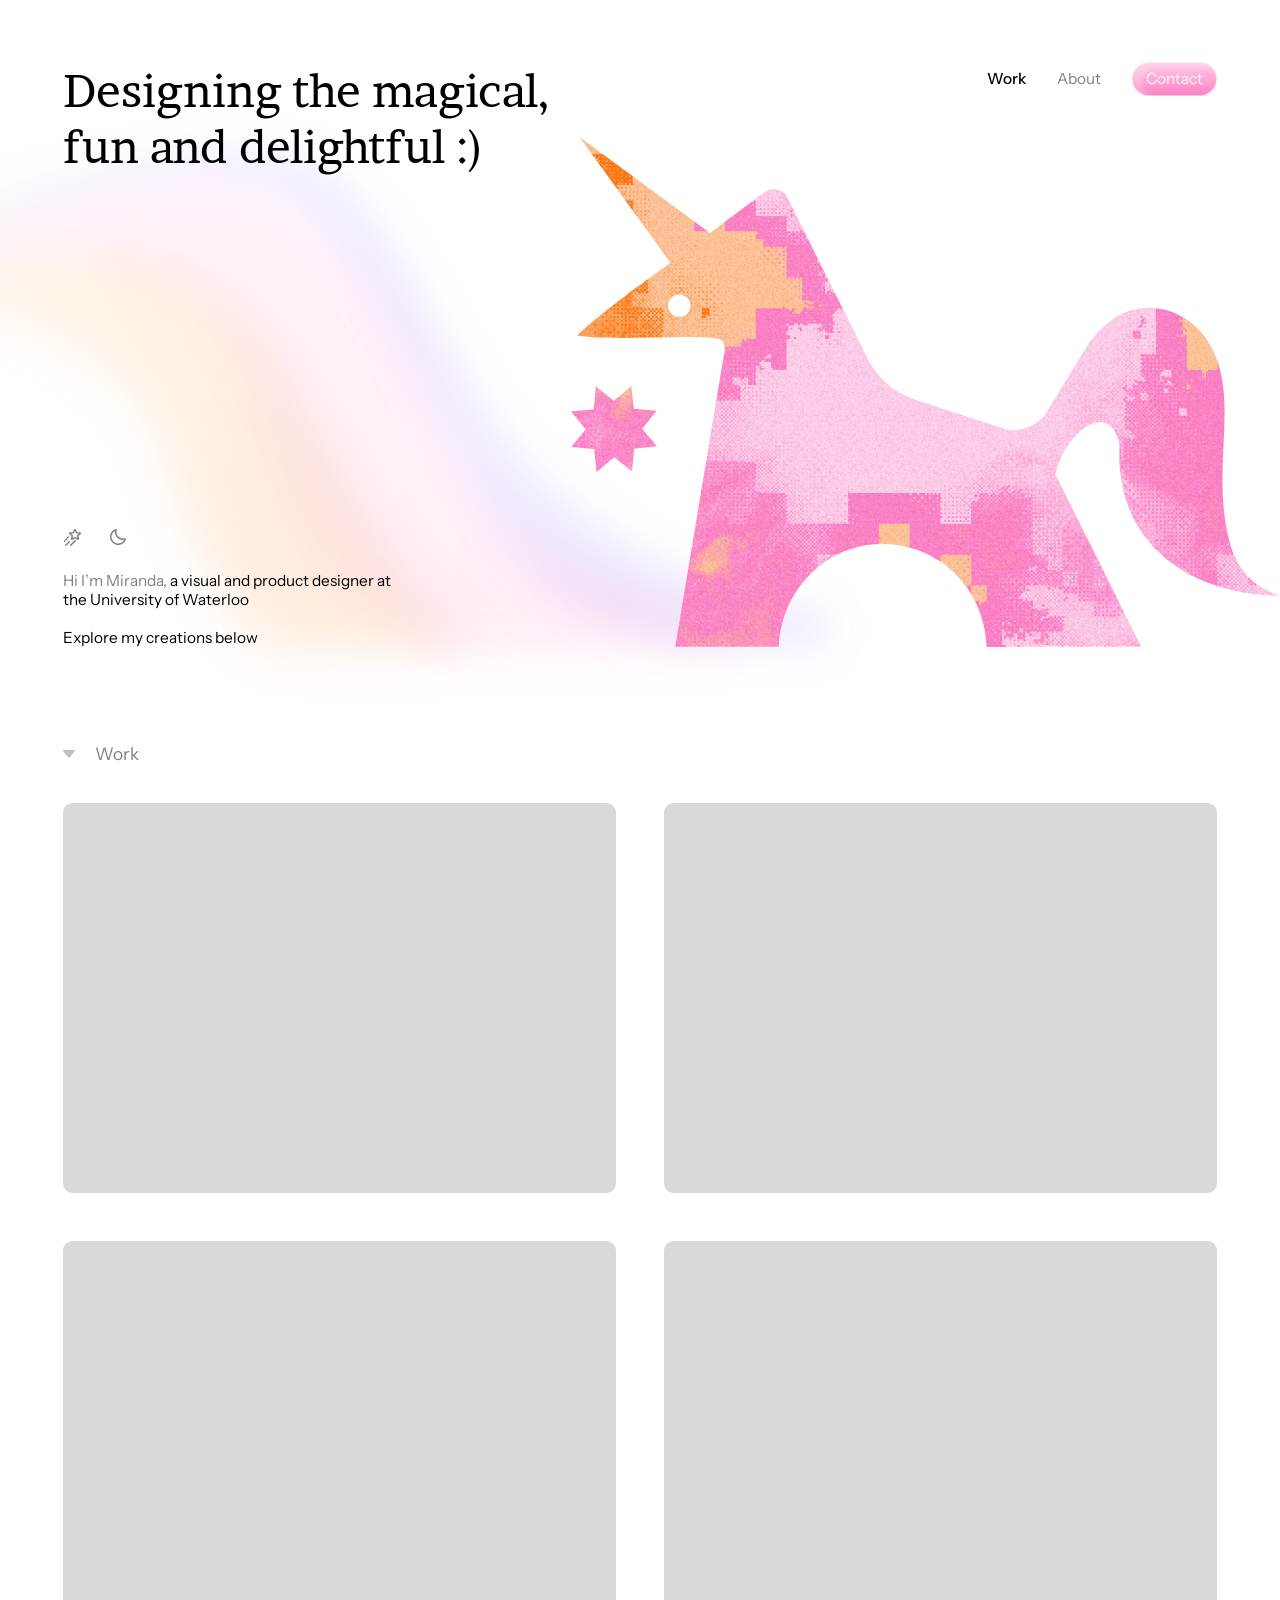
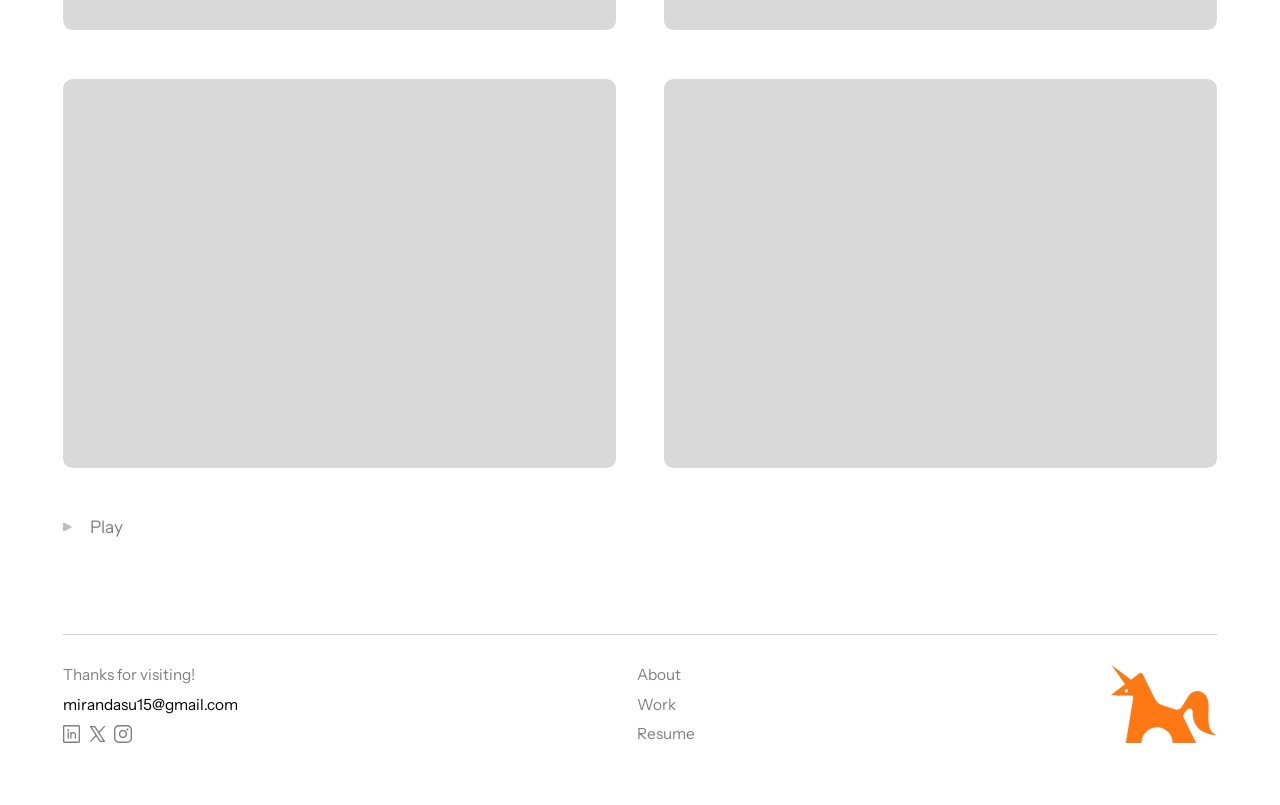
==== commit 900c0c4d: "mobile version" ====
--- a/index.html
+++ b/index.html
@@ -21,10 +21,12 @@
   // --page-w is the layout width at that zoom, and --off is how far it differs from 1440 on
   // each side. Wider layouts fill the window (120px side margins, unicorn flush right).
   (function () {
-    var MIN = 1330, FOLD = 651 + 40, FLOOR = 0.6; // unicorn bottom: 42 top + 118 header + 57 + 435 hero − 1
+    var MIN = 1330, FOLD = 673 + 40, FLOOR = 0.6; // unicorn bottom: 64 top + 118 header + 57 + 435 hero − 1
     function fit() {
       var de = document.documentElement, r = de.style;
       var w = de.clientWidth, h = innerHeight;
+      // phones and narrow windows get the mobile layout (styles.css, max-width: 800px) unzoomed
+      if (w <= 800) { r.setProperty("--s", 1); r.removeProperty("--page-w"); r.setProperty("--off", "0px"); return; }
       var s = Math.max(FLOOR, Math.min(1, w / MIN, h / FOLD));
       var layout = Math.max(w / s, MIN);
       r.setProperty("--s", s);
@@ -40,6 +42,7 @@
 <div class="page home">
 
   <header class="top">
+    <a class="logo" href="/" aria-label="Home"><span class="logo-mark"></span></a>
     <div class="hello">
       <h1>Designing the magical, fun and delightful :)</h1>
     </div>
--- a/styles.css
+++ b/styles.css
@@ -60,7 +60,7 @@
   position: relative;
   width: var(--page-w, 1440px);
   zoom: var(--s);
-  padding: 42px 0 64px;   /* Figma: 42px top, 64px bottom on both pages */
+  padding: 64px 0;   /* Figma: 64px top and bottom on both pages */
   display: flex;
   flex-direction: column;
   gap: 50px;
@@ -69,9 +69,22 @@
 /* ---- Home spacing (Figma "Home — Dark Mode" 472:304) -------------------
    hero → Work and Play → footer are 100px apart (the page's 50px gap + 50). */
 .home .projects, .home .footer { margin-top: 50px; }
-.home .nav { gap: 32px; } /* Work · About · Contact sit 32px apart on Home */
+.home .nav { gap: 32px; } /* Home · About · Contact sit 32px apart on Home */
 
 /* ---- header ---------------------------------------------------------- */
+/* the unicorn (Figma "Nav Bar (NEW)" 504:1055), drawn in the ink colour so it flips with the theme */
+.logo { display: block; width: 40px; height: 29.024px; color: var(--ink); transition: color 0.2s ease; }
+.logo-mark {
+  display: block; width: 100%; height: 100%; background: currentColor;
+  -webkit-mask: url("assets/about/logo-unicorn.svg") center / contain no-repeat;
+  mask: url("assets/about/logo-unicorn.svg") center / contain no-repeat;
+}
+/* hover: the unicorn hops up a little. Only the drawing moves, so the link stays under the
+   pointer and the hover never flickers. */
+.logo-mark { transition: transform 0.2s ease; }
+.logo:hover .logo-mark { transform: translateY(-4px); }
+
+.home .logo { display: none; } /* Home has its headline there instead; the logo shows on phones */
 .top { position: relative; z-index: 2; display: flex; justify-content: space-between; align-items: flex-start; padding: 0 var(--pad); }
 .hello { width: 551px; }
 .hello h1 { font: 400 var(--fs-display)/normal var(--font-display); }
@@ -89,6 +102,11 @@
 .nav a:hover { color: var(--ink); }   /* hover: full-opacity ink (black, or cream in dark mode) */
 .nav a[aria-current="page"]:hover > span { transform: none; }
 .nav a:hover > span { transform: translateY(-2px); } /* lifts with the tap sound in sfx.js */
+/* hover (or tab to) one nav item and the others blur, so only that one stays sharp */
+.nav > a, .nav > .contact { transition: color 0.2s ease, filter 0.3s ease; }
+.nav:has(> :hover, > :focus-visible, :focus-visible) > :not(:hover, :focus-visible, :has(:focus-visible)) { filter: blur(2.5px); }
+/* on About, hovering the unicorn blurs the whole nav the same way */
+.top:has(.logo:hover, .logo:focus-visible) .nav > * { filter: blur(2.5px); }
 
 /* ---- Button (Figma component "Button", node 349:8) ----------------------------
    A gradient pill with a 2px 50%-white stroke, a soft inner highlight on top of the
@@ -107,11 +125,11 @@
   border: 2px solid rgba(255, 255, 255, 0.5);
   border-radius: 27px;
   background: linear-gradient(to top, var(--btn-from), var(--btn-to)) border-box;
-  filter: drop-shadow(0 1px 12.75px var(--btn-glow));
+  box-shadow: 0 1px 12.75px var(--btn-glow);   /* the glow; box-shadow follows the rounded corners in every browser */
   color: var(--btn-ink);
   font: 400 20px/normal var(--font-body);
   white-space: nowrap;
-  transition: transform 0.2s ease;
+  transition: transform 0.2s ease, box-shadow 0.6s ease;
 }
 .btn::after {
   content: "";
@@ -124,8 +142,8 @@
 .btn:hover { transform: translateY(-1px); }
 .contact:hover .contact-toggle { transform: translateY(-2px); } /* hover on the still wrapper, lift the button */
 /* Contact's pink glow is hidden at rest and fades in slowly on hover */
-.contact-toggle { filter: drop-shadow(0 1px 12.75px transparent); transition: transform 0.2s ease, filter 0.6s ease; }
-.contact:hover .contact-toggle, .contact-toggle:focus-visible { filter: drop-shadow(0 1px 12.75px var(--btn-glow)); }
+.contact-toggle { box-shadow: 0 1px 12.75px transparent; }
+.contact:hover .contact-toggle, .contact-toggle:focus-visible { box-shadow: 0 1px 12.75px var(--btn-glow); }
 .btn--pink   { --btn-from: #fc81c5; --btn-to: #ffcce8; --btn-glow: #ffcce8; --btn-ink: #fff; }
 .btn--green  { --btn-from: #b6ff00; --btn-to: #ffffff; --btn-glow: #b6ff00; --btn-ink: #35613b; }
 .btn--orange { --btn-from: #fea662; --btn-to: #ffd683; --btn-glow: #ffd683; --btn-ink: #fff; }
@@ -141,10 +159,10 @@
    width between the two labels and turns it back after a few seconds, on a click elsewhere,
    or on Escape. */
 .contact { position: relative; display: flex; }
-.contact-toggle { flex: none; left: 0; overflow: hidden; white-space: nowrap; transition: transform 0.2s ease, filter 0.6s ease, width 0.35s cubic-bezier(0.22, 1, 0.36, 1), left 0.35s cubic-bezier(0.22, 1, 0.36, 1); }
+.contact-toggle { flex: none; overflow: hidden; white-space: nowrap; transition: transform 0.2s ease, box-shadow 0.6s ease, width 0.35s cubic-bezier(0.22, 1, 0.36, 1); }
 .contact-toggle .copied-label { display: none; align-items: center; gap: 10px; }
 .contact-toggle.is-copied { --btn-from: #b6ff00; --btn-to: #ffffff; --btn-glow: #b6ff00; --btn-ink: #35613b; border-color: #fff; }
-.contact-toggle.is-copied, .contact:hover .contact-toggle.is-copied { filter: drop-shadow(0 1px 12.75px var(--btn-glow)); }
+.contact-toggle.is-copied, .contact:hover .contact-toggle.is-copied { box-shadow: 0 1px 12.75px var(--btn-glow); }
 .contact-toggle.is-copied .contact-label { display: none; }
 .contact-toggle.is-copied .copied-label { display: inline-flex; }
 .contact-toggle .mail {
@@ -251,6 +269,62 @@
 .footer-mark { display: flex; align-items: center; }
 .footer-mark img { width: 111.035px; height: 80.567px; }
 
+/* ---- phones and narrow windows (Figma "Home — Dark Mode" mobile 556:585, 402px frame) ----------
+   index.html stops zooming at 800px and below; the page is laid out at the device width instead.
+   24px top, 20px sides, sections 48px apart. The nav is just the unicorn and Contact; the hero
+   (nav + headline + welcome) is 400px tall, with the gradient behind it at 62.5% and no big
+   unicorn. Work is one column of cards, and the footer stacks with the big unicorn at the bottom. */
+@media (max-width: 800px) {
+  :root { --pad: 20px; }
+  .page { width: auto; zoom: 1; padding: 24px 0 0; gap: 48px; }
+  .wide-only { display: none; }
+
+  .top { display: grid; grid-template-columns: auto 1fr; align-items: center; row-gap: 48px; }
+  .logo, .home .logo { display: block; width: 33.647px; height: 24.418px; }
+  .logo, .nav { grid-row: 1; }
+  .nav { grid-column: 2; justify-self: end; gap: 0; }
+  .nav > a { display: none; }
+  .hello { grid-row: 2; grid-column: 1 / -1; width: auto; }
+  .hello h1 { font-size: 32px; }
+
+  /* Contact: 25px tall with 10px type, and its pink glow always on (there's no hover on touch) */
+  .contact-toggle {
+    height: 25px; padding: 0 13.516px; border-width: 1.5px; border-radius: 26.067px;
+    font-size: 10px; line-height: normal;
+  }
+  .contact-toggle, .contact:hover .contact-toggle { box-shadow: 0 0.965px 12.31px var(--btn-glow); }
+  .contact-toggle::after { border-radius: 26.067px; box-shadow: inset 8.689px 3.862px 6.758px rgba(255, 255, 255, 0.25); }
+  .contact-toggle .copied-label { gap: 6px; }
+  .contact-toggle .mail { width: 10.5px; height: 11.08px; -webkit-mask-size: 100% 100%; mask-size: 100% 100%; }
+
+  .hero { height: 201px; margin-top: 0; }   /* nav + 48 + headline + 48 + this = 400px */
+  .welcome { left: var(--pad); right: var(--pad); width: auto; gap: 20px; }
+  .small-things { height: 16px; }
+  .shooting-star { display: none; }
+  .moon { width: 16px; height: 16px; }
+  .moon span { left: 1.9px; top: 1.16px; width: 12.94px; height: 12.94px; }
+  .unicorn { display: none; }
+  /* the same three ribbons as desktop, scaled to Figma's 781 × 324 and placed 76px below the
+     top of the nav, 216px off the left of the content */
+  .gradient { left: calc(var(--pad) - 216px); top: var(--grad-top, -123px); transform: scale(0.6252); transform-origin: 0 0; }
+
+  .home .projects, .home .footer { margin-top: 0; }
+  .projects { gap: 48px; }
+  .work { gap: 25px; }
+  .gallery { grid-template-columns: 1fr; gap: 50px; }
+  .card { height: auto; aspect-ratio: 575 / 405; border-radius: 5px; }
+
+  /* footer: everything stacks, the big unicorn last, running off the right edge */
+  .footer-row { flex-direction: column; gap: 30px; }
+  .find { gap: 10px; justify-content: flex-start; }
+  .socials { gap: 12px; }
+  .socials .linkedin, .socials .instagram { width: 17.277px; height: 17.277px; }
+  .socials .x { width: 14.624px; height: 15.958px; }
+  .footer-links { width: auto; gap: 10px; justify-content: flex-start; }
+  .footer-mark { margin-top: -3px; }   /* 27px under the links */
+  .footer-mark img { width: 351.311px; height: 254.912px; }
+}
+
 @media (prefers-reduced-motion: reduce) {
   .nav a, .nav a > span, .btn, .shooting-star, .moon, .shooting-star > span, .moon > span { transition: none; }
   /* with Reduce Motion on, the ribbons simply fade in (the SVGs skip the brush too) */
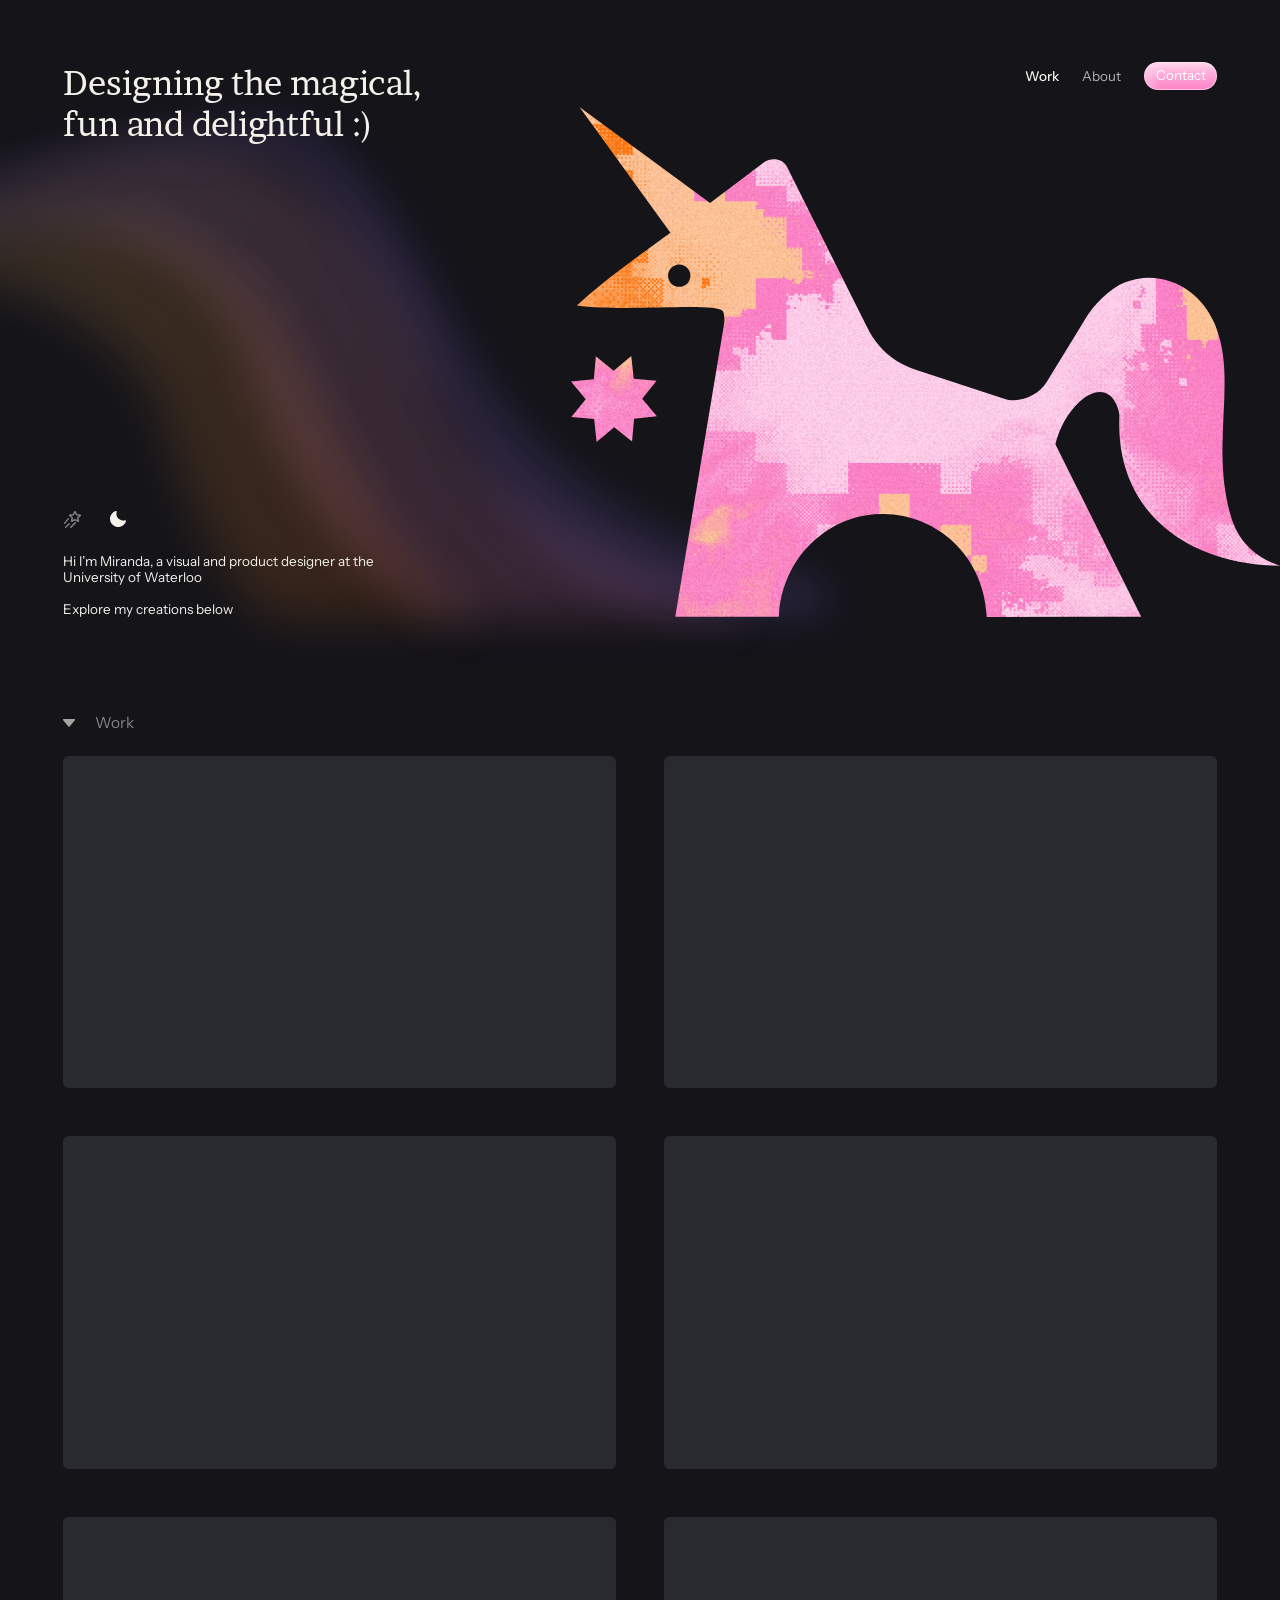
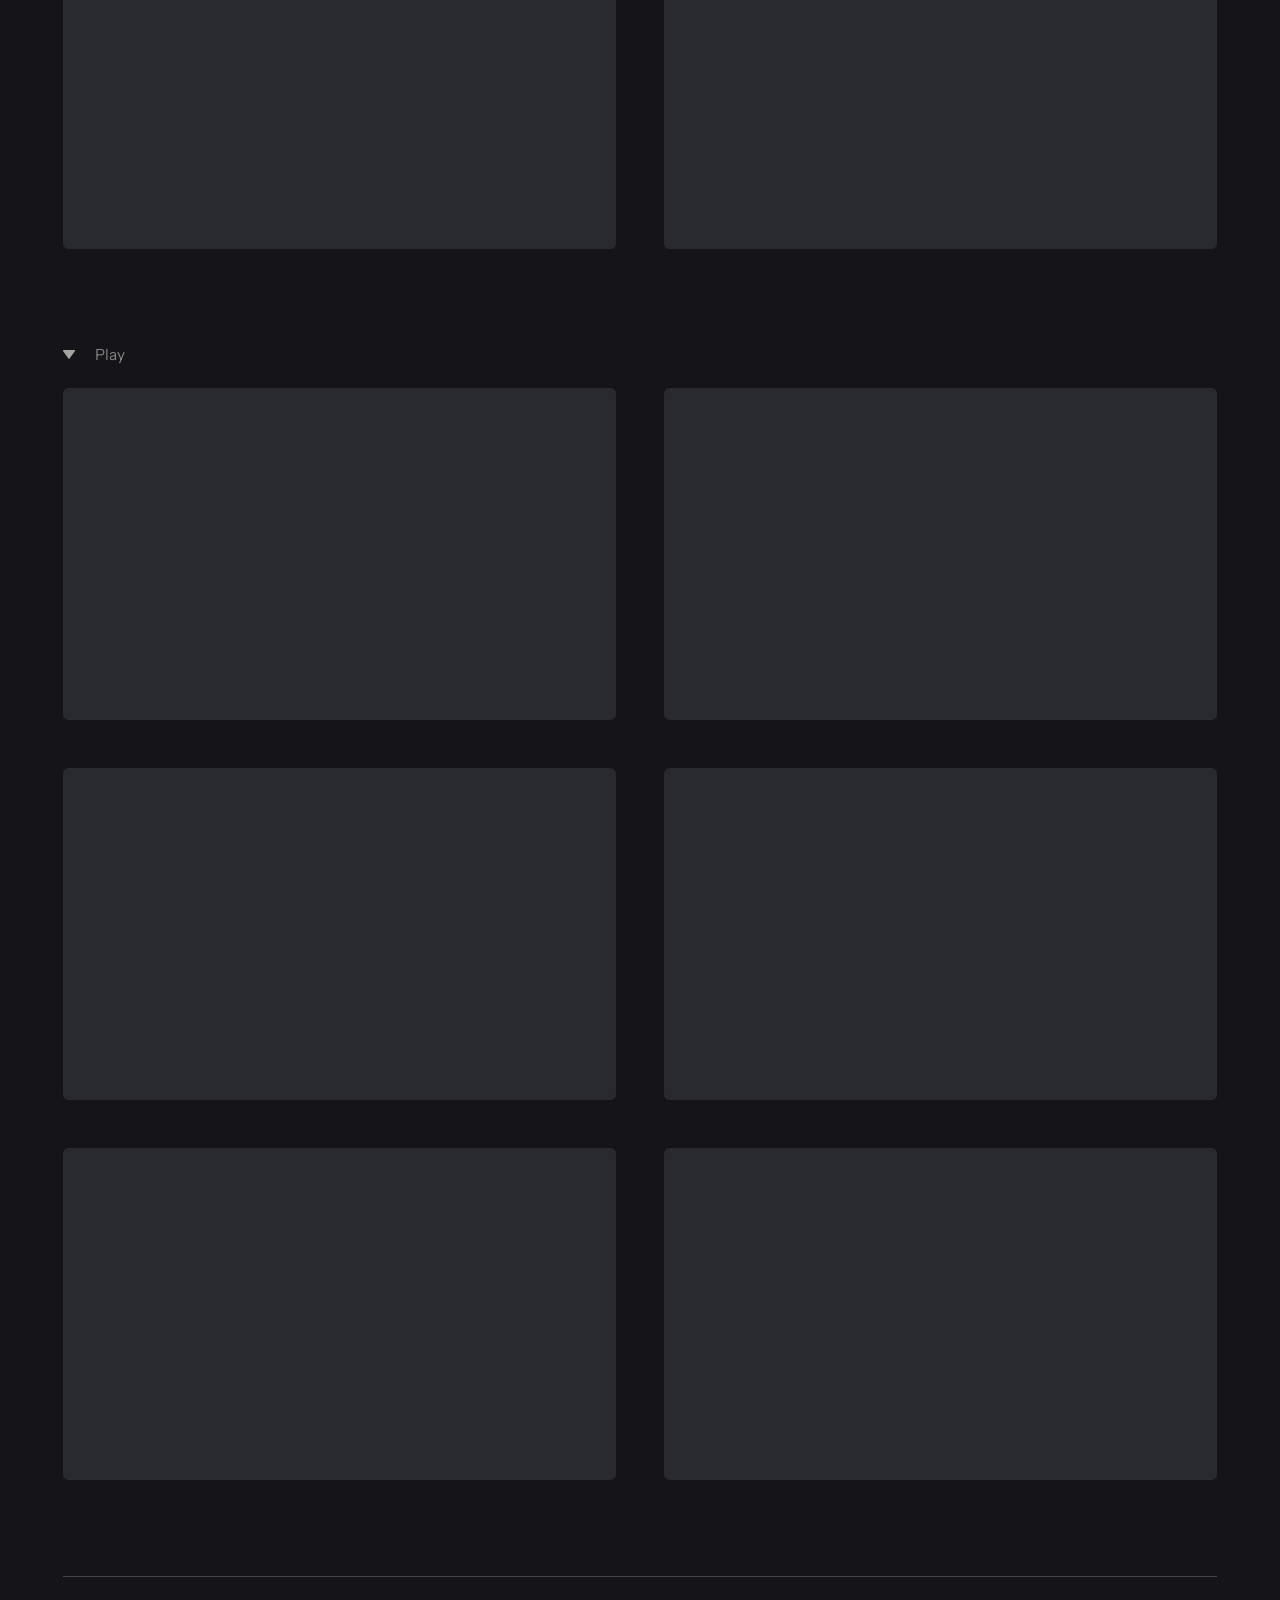
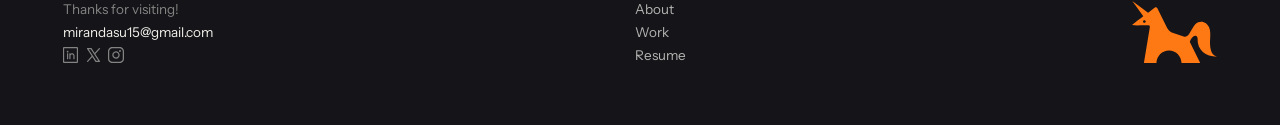
==== commit f457f60f: "cleaner" ====
--- a/index.html
+++ b/index.html
@@ -10,8 +10,11 @@
 <link rel="stylesheet" href="https://fonts.googleapis.com/css2?family=Brawler&family=Instrument+Sans:wght@400;500&display=swap">
 <link rel="stylesheet" href="styles.css">
 <script>
-  // Dark mode remembered from a previous visit, applied before the page paints.
-  try { if (localStorage.getItem("theme") === "dark") document.documentElement.dataset.theme = "dark"; } catch (e) {}
+  // Applied before the page paints, so there's no flash of the other theme.
+  // Dark mode is the default; light only if the visitor switched to it (the moon on Home).
+  var light = false;
+  try { light = localStorage.getItem("theme") === "light"; } catch (e) {}
+  if (!light) document.documentElement.dataset.theme = "dark";
 </script>
 <script>
   // Laid out on the Figma frame's 1440px grid and zoomed out (never in) by --s so that:
@@ -77,15 +80,32 @@
   </section>
 
   <section class="projects">
+    <!-- Work and Play open and close like Notion toggles (Figma "Work" / "Play": Default and Closed);
+         toggle.js flips aria-expanded and the gallery folds away -->
     <div class="work" id="work">
-      <h2 class="section-title"><span class="caret"><span></span></span>Work</h2>
-      <div class="gallery">
-        <div class="card"></div><div class="card"></div>
-        <div class="card"></div><div class="card"></div>
-        <div class="card"></div><div class="card"></div>
+      <h2 class="section-title"><button class="section-toggle" type="button" aria-expanded="true" aria-controls="work-gallery"><span class="caret"><span></span></span>Work</button></h2>
+      <div class="fold" id="work-gallery">
+        <div class="fold-inner">
+          <div class="gallery">
+            <div class="card"></div><div class="card"></div>
+            <div class="card"></div><div class="card"></div>
+            <div class="card"></div><div class="card"></div>
+          </div>
+        </div>
       </div>
     </div>
-    <h2 class="section-title play" id="play"><span class="caret caret--closed"><span></span></span>Play</h2>
+    <div class="work" id="play">
+      <h2 class="section-title"><button class="section-toggle" type="button" aria-expanded="false" aria-controls="play-gallery"><span class="caret"><span></span></span>Play</button></h2>
+      <div class="fold" id="play-gallery" inert>
+        <div class="fold-inner">
+          <div class="gallery">
+            <div class="card"></div><div class="card"></div>
+            <div class="card"></div><div class="card"></div>
+            <div class="card"></div><div class="card"></div>
+          </div>
+        </div>
+      </div>
+    </div>
   </section>
 
   <footer class="footer">
@@ -112,5 +132,6 @@
 <script type="module" src="sfx.js"></script>
 <script type="module" src="contact.js"></script>
 <script type="module" src="header.js"></script>
+<script type="module" src="toggle.js"></script>
 </body>
 </html>
--- a/styles.css
+++ b/styles.css
@@ -20,11 +20,12 @@
   --font-display: "Brawler", Georgia, serif;
   --font-body: "Instrument Sans", "Helvetica Neue", Arial, sans-serif;
 
-  /* Type scale, from Figma */
-  --fs-display: 48px;   /* headline */
-  --fs-title: 18px;     /* Work / Play (Figma "larger text") */
-  --fs-text: 16px;      /* intro line, welcome text */
-  --fs-footer: 16px;    /* nav and footer text (Figma "nav-and-footer") */
+  /* Type scale, from Figma variables (phones get their own, in the max-width: 800px block) */
+  --fs-display: 35px;   /* headline (Figma "header") */
+  --fs-heading: 24px;   /* About section titles (Figma "smaller header") */
+  --fs-title: 16px;     /* Work / Play, media tabs (Figma "larger text") */
+  --fs-text: 14px;      /* body text: welcome, intro, lists, captions (Figma "text") */
+  --fs-footer: 14px;    /* nav and footer text (Figma "text") */
   }
 
 *, *::before, *::after { box-sizing: border-box; }
@@ -69,7 +70,7 @@
 /* ---- Home spacing (Figma "Home — Dark Mode" 472:304) -------------------
    hero → Work and Play → footer are 100px apart (the page's 50px gap + 50). */
 .home .projects, .home .footer { margin-top: 50px; }
-.home .nav { gap: 32px; } /* Home · About · Contact sit 32px apart on Home */
+.nav { gap: 24px; } /* Work · About · Contact sit 24px apart (Figma "smaller header" spacing) */
 
 /* ---- header ---------------------------------------------------------- */
 /* the unicorn (Figma "Nav Bar (NEW)" 504:1055), drawn in the ink colour so it flips with the theme */
@@ -86,10 +87,10 @@
 
 .home .logo { display: none; } /* Home has its headline there instead; the logo shows on phones */
 .top { position: relative; z-index: 2; display: flex; justify-content: space-between; align-items: flex-start; padding: 0 var(--pad); }
-.hello { width: 551px; }
+.hello { width: 428px; }
 .hello h1 { font: 400 var(--fs-display)/normal var(--font-display); }
 
-.nav { display: flex; align-items: center; gap: 41px; font-size: var(--fs-footer); line-height: normal; }
+.nav { display: flex; align-items: center; font-size: var(--fs-footer); line-height: normal; }
 /* The link itself never moves (so hover can't flicker off); its text lifts instead. The 8px
    padding (cancelled by the margin) gives a taller, easier hover area. */
 .nav a { color: var(--ink-soft); transition: color 0.2s ease; display: inline-flex; flex-direction: column; align-items: center; padding: 8px 0; margin: -8px 0; }
@@ -148,8 +149,8 @@
 .btn--green  { --btn-from: #b6ff00; --btn-to: #ffffff; --btn-glow: #b6ff00; --btn-ink: #35613b; }
 .btn--orange { --btn-from: #fea662; --btn-to: #ffd683; --btn-glow: #ffd683; --btn-ink: #fff; }
 .btn--purple { --btn-from: #9977fe; --btn-to: #e0d6fe; --btn-glow: #e0d6fe; --btn-ink: #fff; }
-/* Figma "Button/Style7" (445:1592) hugs the 16px label: 7px/14px padding + 2px border */
-.contact-toggle { padding: 7px 14px; font-size: inherit; line-height: inherit; }
+/* Figma nav bar (567:525): Contact hugs its 14px label with 5px top / 6px bottom / 11px side padding + 2px border */
+.contact-toggle { padding: 5px 11px 6px; font-size: inherit; line-height: inherit; }
 .btn { cursor: pointer; }
 .btn, .btn:hover { color: var(--btn-ink); }
 
@@ -236,97 +237,121 @@
 }
 
 /* ---- projects ------------------------------------------------------------ */
-.projects { padding: 0 var(--pad); display: flex; flex-direction: column; gap: 50px; }
-.work { display: flex; flex-direction: column; gap: 40px; }
-.section-title { display: flex; align-items: center; gap: 20px; font-size: var(--fs-title); line-height: normal; }
-.section-title { color: var(--ink-50); }
+.projects { padding: 0 var(--pad); display: flex; flex-direction: column; gap: 100px; } /* Work → Play: 100px */
+.work { display: flex; flex-direction: column; }
+.section-title { font-size: var(--fs-title); line-height: normal; }
+/* Work / Play toggle (Figma "Work" 567:784 / 567:829, "Play" 567:990 / 567:992).
+   Open (Default): the caret points down at 65% and the title is at 50%. Closed: the caret turns to
+   point right and both go full strength. toggle.js flips aria-expanded. */
+.section-toggle {
+  display: flex; align-items: center; gap: 20px; padding: 0; border: 0; background: none;
+  font: inherit; color: var(--ink); cursor: pointer;
+}
+.section-toggle > :not(.caret), .section-toggle { transition: color 0.3s ease; }
+.section-toggle[aria-expanded="true"] { color: var(--ink-50); }
+.section-toggle:hover { color: var(--ink); }
+.section-toggle:focus-visible { outline: 2px solid var(--pink); outline-offset: 4px; border-radius: 2px; }
 .caret { width: 13.272px; height: 8.848px; display: flex; align-items: center; justify-content: center; }
-.caret > span { width: 13.272px; height: 8.848px; background: var(--caret); -webkit-mask: url("assets/caret.svg") 0 0 / 100% 100% no-repeat; mask: url("assets/caret.svg") 0 0 / 100% 100% no-repeat; }
-.caret--closed { width: 8.848px; height: 13.272px; }
-.caret--closed > span { transform: rotate(-90deg); }
+.caret > span {
+  width: 13.272px; height: 8.848px; background: var(--ink);
+  -webkit-mask: url("assets/caret.svg") 0 0 / 100% 100% no-repeat; mask: url("assets/caret.svg") 0 0 / 100% 100% no-repeat;
+  transform: rotate(-90deg);
+  transition: transform 0.35s cubic-bezier(0.22, 1, 0.36, 1), background-color 0.3s ease;
+}
+[aria-expanded="true"] > .caret > span { transform: none; background: var(--caret); }
+.section-toggle:hover .caret > span { background: var(--ink); }
+
+/* A fold opens and shuts its contents smoothly: the grid row eases between 0 and the content's full
+   height. Used by Work / Play here and the award photos on About. */
+.fold { display: grid; grid-template-rows: 1fr; transition: grid-template-rows 0.45s cubic-bezier(0.22, 1, 0.36, 1), opacity 0.35s ease; }
+.fold-inner { min-height: 0; overflow: hidden; }
+[aria-expanded="false"] + .fold, :has(> [aria-expanded="false"]) + .fold { grid-template-rows: 0fr; opacity: 0; }
+.work .fold-inner > .gallery { margin-top: 25px; } /* heading → cards: 25px, and nothing under a closed title */
 
 .gallery { display: grid; grid-template-columns: 1fr 1fr; column-gap: 50px; row-gap: 50px; } /* 575px cards at 1440 */
-.card { height: 405px; background: var(--card); border-radius: 10px; }
+.card { aspect-ratio: 552 / 331.2; min-height: 0; background: var(--card); border-radius: 5.816px; } /* Figma "project card" */
 
 /* ---- footer -------------------------------------------------------------- */
-.footer { padding: 0 var(--pad); display: flex; flex-direction: column; gap: 32px; }
+.footer { padding: 0 var(--pad); display: flex; flex-direction: column; gap: 25px; }
 .footer-line { width: 100%; height: 1px; background: var(--line); }
 .footer-row { display: flex; justify-content: space-between; align-items: stretch; font-size: var(--fs-footer); line-height: normal; }
-/* Footer (Figma "Footer!" 350:1084): each column's three rows spread over the 81px height of the unicorn. */
+/* Footer (Figma "footer" 567:1083): each column's three rows spread over the 64px height of the unicorn. */
 .find { display: flex; flex-direction: column; align-items: flex-start; justify-content: space-between; }
 .find-me { opacity: 0.5; }
-/* Figma's 21.6px icons scaled down 15% at the designer's request; drawn as masks in currentColor
-   so they follow the theme */
-.socials { display: flex; align-items: center; gap: 9.88px; opacity: 0.5; color: var(--ink); }
+/* drawn as masks in currentColor so they follow the theme */
+.socials { display: flex; align-items: center; gap: 8.721px; opacity: 0.5; color: var(--ink); }
 .socials a { display: flex; }
 .socials span { display: block; background: currentColor; -webkit-mask: var(--icon) 0 0 / 100% 100% no-repeat; mask: var(--icon) 0 0 / 100% 100% no-repeat; }
-.socials .linkedin { --icon: url("assets/linkedin.svg"); width: 18.357px; height: 18.357px; }
-.socials .x { --icon: url("assets/x.svg"); width: 15.54px; height: 16.958px; }
-.socials .instagram { --icon: url("assets/instagram.svg"); width: 18.357px; height: 18.357px; }
+.socials .linkedin { --icon: url("assets/linkedin.svg"); width: 16.197px; height: 16.197px; }
+.socials .x { --icon: url("assets/x.svg"); width: 13.71px; height: 14.96px; }
+.socials .instagram { --icon: url("assets/instagram.svg"); width: 16.197px; height: 16.197px; }
 .footer-links { width: 77px; display: flex; flex-direction: column; justify-content: space-between; color: var(--ink-soft); }
 .footer-links a { transition: color 0.2s ease; }
 .footer-links a:hover { color: var(--ink); }
 .footer-mark { display: flex; align-items: center; }
-.footer-mark img { width: 111.035px; height: 80.567px; }
+.footer-mark img { width: 88.942px; height: 64px; }
 
 /* ---- phones and narrow windows (Figma "Home — Dark Mode" mobile 556:585, 402px frame) ----------
    index.html stops zooming at 800px and below; the page is laid out at the device width instead.
-   24px top, 20px sides, sections 48px apart. The nav is just the unicorn and Contact; the hero
-   (nav + headline + welcome) is 400px tall, with the gradient behind it at 62.5% and no big
-   unicorn. Work is one column of cards, and the footer stacks with the big unicorn at the bottom. */
+   24px top, 20px sides, sections 100px apart. The nav is the unicorn, About and Contact; the
+   header (nav + headline + welcome) is 400px tall, with the gradient behind it at 62.5% and no
+   big unicorn. Work is one column of cards, and the footer stacks with the big unicorn at the
+   bottom, as wide as the content. */
 @media (max-width: 800px) {
-  :root { --pad: 20px; }
-  .page { width: auto; zoom: 1; padding: 24px 0 0; gap: 48px; }
+  :root { --pad: 20px; --fs-display: 30px; --fs-text: 12px; --fs-footer: 12px; }
+  .page { width: auto; zoom: 1; padding: 24px 0 0; gap: 100px; }
   .wide-only { display: none; }
 
-  .top { display: grid; grid-template-columns: auto 1fr; align-items: center; row-gap: 48px; }
+  .top { display: grid; grid-template-columns: auto 1fr; align-items: center; align-content: start; row-gap: 25px; }
   .logo, .home .logo { display: block; width: 33.647px; height: 24.418px; }
   .logo, .nav { grid-row: 1; }
-  .nav { grid-column: 2; justify-self: end; gap: 0; }
-  .nav > a { display: none; }
+  .nav { grid-column: 2; justify-self: end; gap: 25px; font-size: 11px; }
+  .nav > a:first-child { display: none; } /* Work goes; About and Contact stay */
   .hello { grid-row: 2; grid-column: 1 / -1; width: auto; }
-  .hello h1 { font-size: 32px; }
-
-  /* Contact: 25px tall with 10px type, and its pink glow always on (there's no hover on touch) */
+
+  /* Contact: 11px type, 4px / 8px padding, and its pink glow always on (there's no hover on touch) */
   .contact-toggle {
-    height: 25px; padding: 0 13.516px; border-width: 1.5px; border-radius: 26.067px;
-    font-size: 10px; line-height: normal;
+    padding: 4px 8px; border-width: 1.5px; border-radius: 26.067px;
+    font-size: 11px; line-height: normal;
   }
   .contact-toggle, .contact:hover .contact-toggle { box-shadow: 0 0.965px 12.31px var(--btn-glow); }
   .contact-toggle::after { border-radius: 26.067px; box-shadow: inset 8.689px 3.862px 6.758px rgba(255, 255, 255, 0.25); }
   .contact-toggle .copied-label { gap: 6px; }
   .contact-toggle .mail { width: 10.5px; height: 11.08px; -webkit-mask-size: 100% 100%; mask-size: 100% 100%; }
 
-  .hero { height: 201px; margin-top: 0; }   /* nav + 48 + headline + 48 + this = 400px */
-  .welcome { left: var(--pad); right: var(--pad); width: auto; gap: 20px; }
+  /* the header is 400px tall (Figma 556:588): nav and headline at the top, the welcome text
+     pinned to its bottom. The hero has no height of its own and pulls up over the header's
+     bottom edge, so the welcome sits there however many lines the headline wraps to. */
+  .home .top { min-height: calc(400px); pointer-events: none; }
+  .home .top > * { pointer-events: auto; }
+  .hero { height: 0; margin-top: -100px; }
+  .welcome { left: var(--pad); right: var(--pad); width: auto; gap: 19.972px; }
   .small-things { height: 16px; }
   .shooting-star { display: none; }
   .moon { width: 16px; height: 16px; }
   .moon span { left: 1.9px; top: 1.16px; width: 12.94px; height: 12.94px; }
   .unicorn { display: none; }
   /* the same three ribbons as desktop, scaled to Figma's 781 × 324 and placed 76px below the
-     top of the nav, 216px off the left of the content */
-  .gradient { left: calc(var(--pad) - 216px); top: var(--grad-top, -123px); transform: scale(0.6252); transform-origin: 0 0; }
+     top of the nav (400 − 76 = 324px above the header's bottom), 216px off the left of the content */
+  .gradient { left: calc(var(--pad) - 216px); top: -324px; transform: scale(0.6252); transform-origin: 0 0; }
 
   .home .projects, .home .footer { margin-top: 0; }
-  .projects { gap: 48px; }
-  .work { gap: 25px; }
   .gallery { grid-template-columns: 1fr; gap: 50px; }
-  .card { height: auto; aspect-ratio: 575 / 405; border-radius: 5px; }
-
-  /* footer: everything stacks, the big unicorn last, running off the right edge */
+
+  /* footer (Figma "Footer!" 577:2780): everything stacks 30px apart, the big unicorn last, as wide
+     as the content */
   .footer-row { flex-direction: column; gap: 30px; }
-  .find { gap: 10px; justify-content: flex-start; }
+  .find { height: 60px; }
   .socials { gap: 12px; }
   .socials .linkedin, .socials .instagram { width: 17.277px; height: 17.277px; }
   .socials .x { width: 14.624px; height: 15.958px; }
-  .footer-links { width: auto; gap: 10px; justify-content: flex-start; }
-  .footer-mark { margin-top: -3px; }   /* 27px under the links */
-  .footer-mark img { width: 351.311px; height: 254.912px; }
+  .footer-links { width: auto; height: 55px; }
+  .footer-mark img { width: 100%; height: auto; aspect-ratio: 88.942 / 64; }
 }
 
 @media (prefers-reduced-motion: reduce) {
   .nav a, .nav a > span, .btn, .shooting-star, .moon, .shooting-star > span, .moon > span { transition: none; }
+  .fold, .caret > span, .section-toggle { transition: none; }
   /* with Reduce Motion on, the ribbons simply fade in (the SVGs skip the brush too) */
   .gradient img { animation-duration: 1.2s; }
 }
